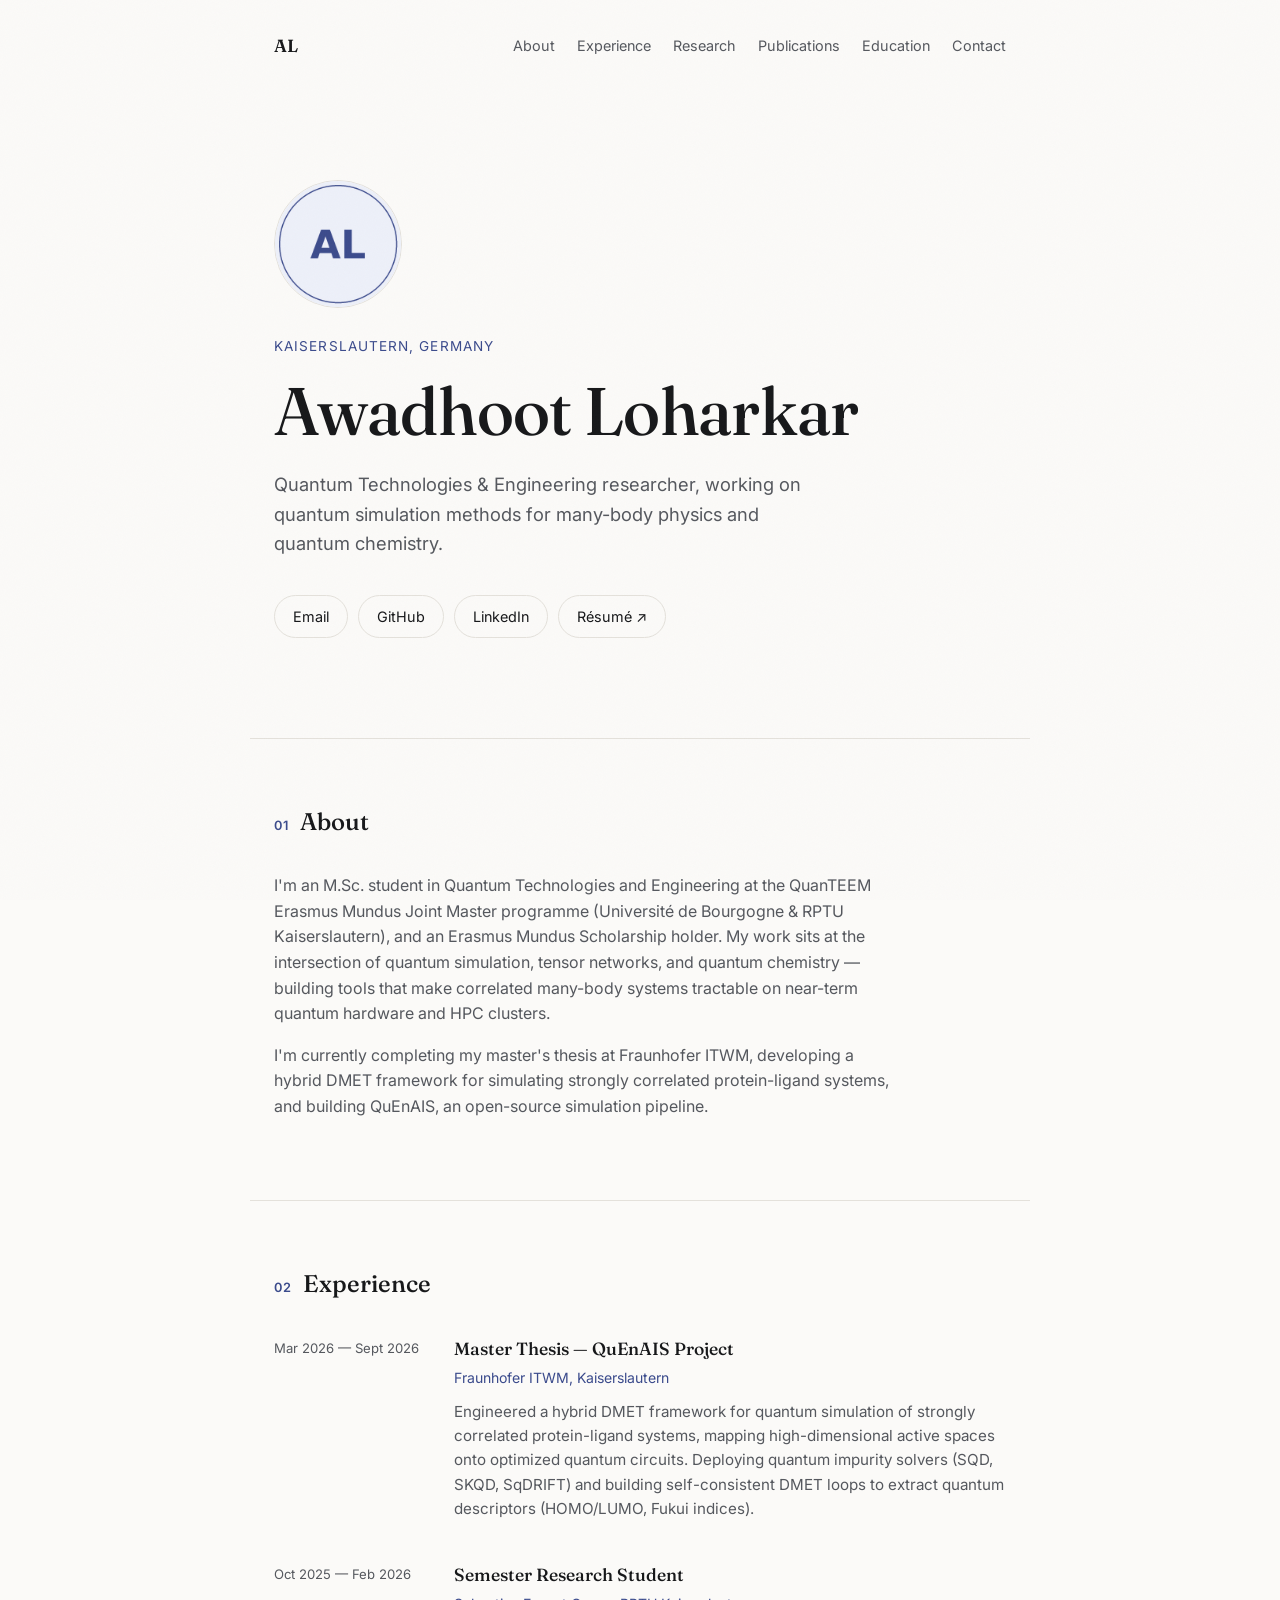
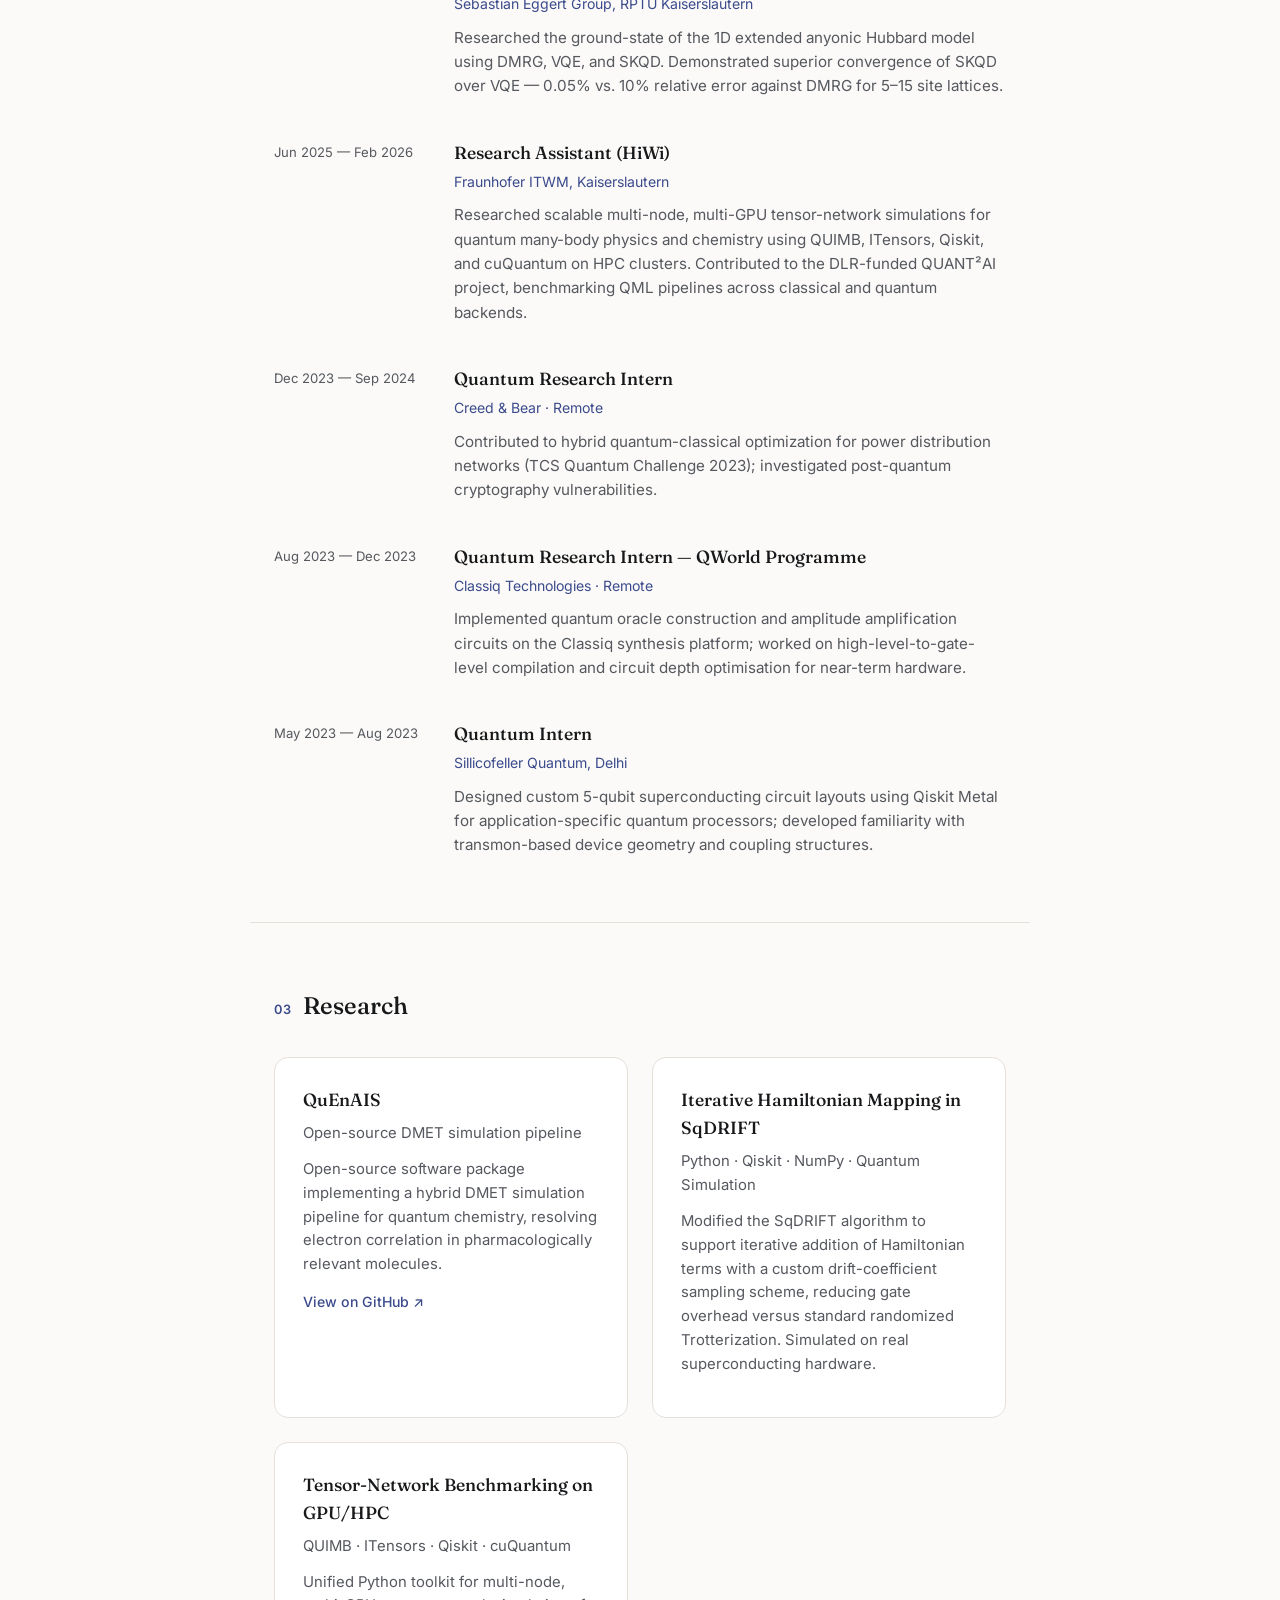
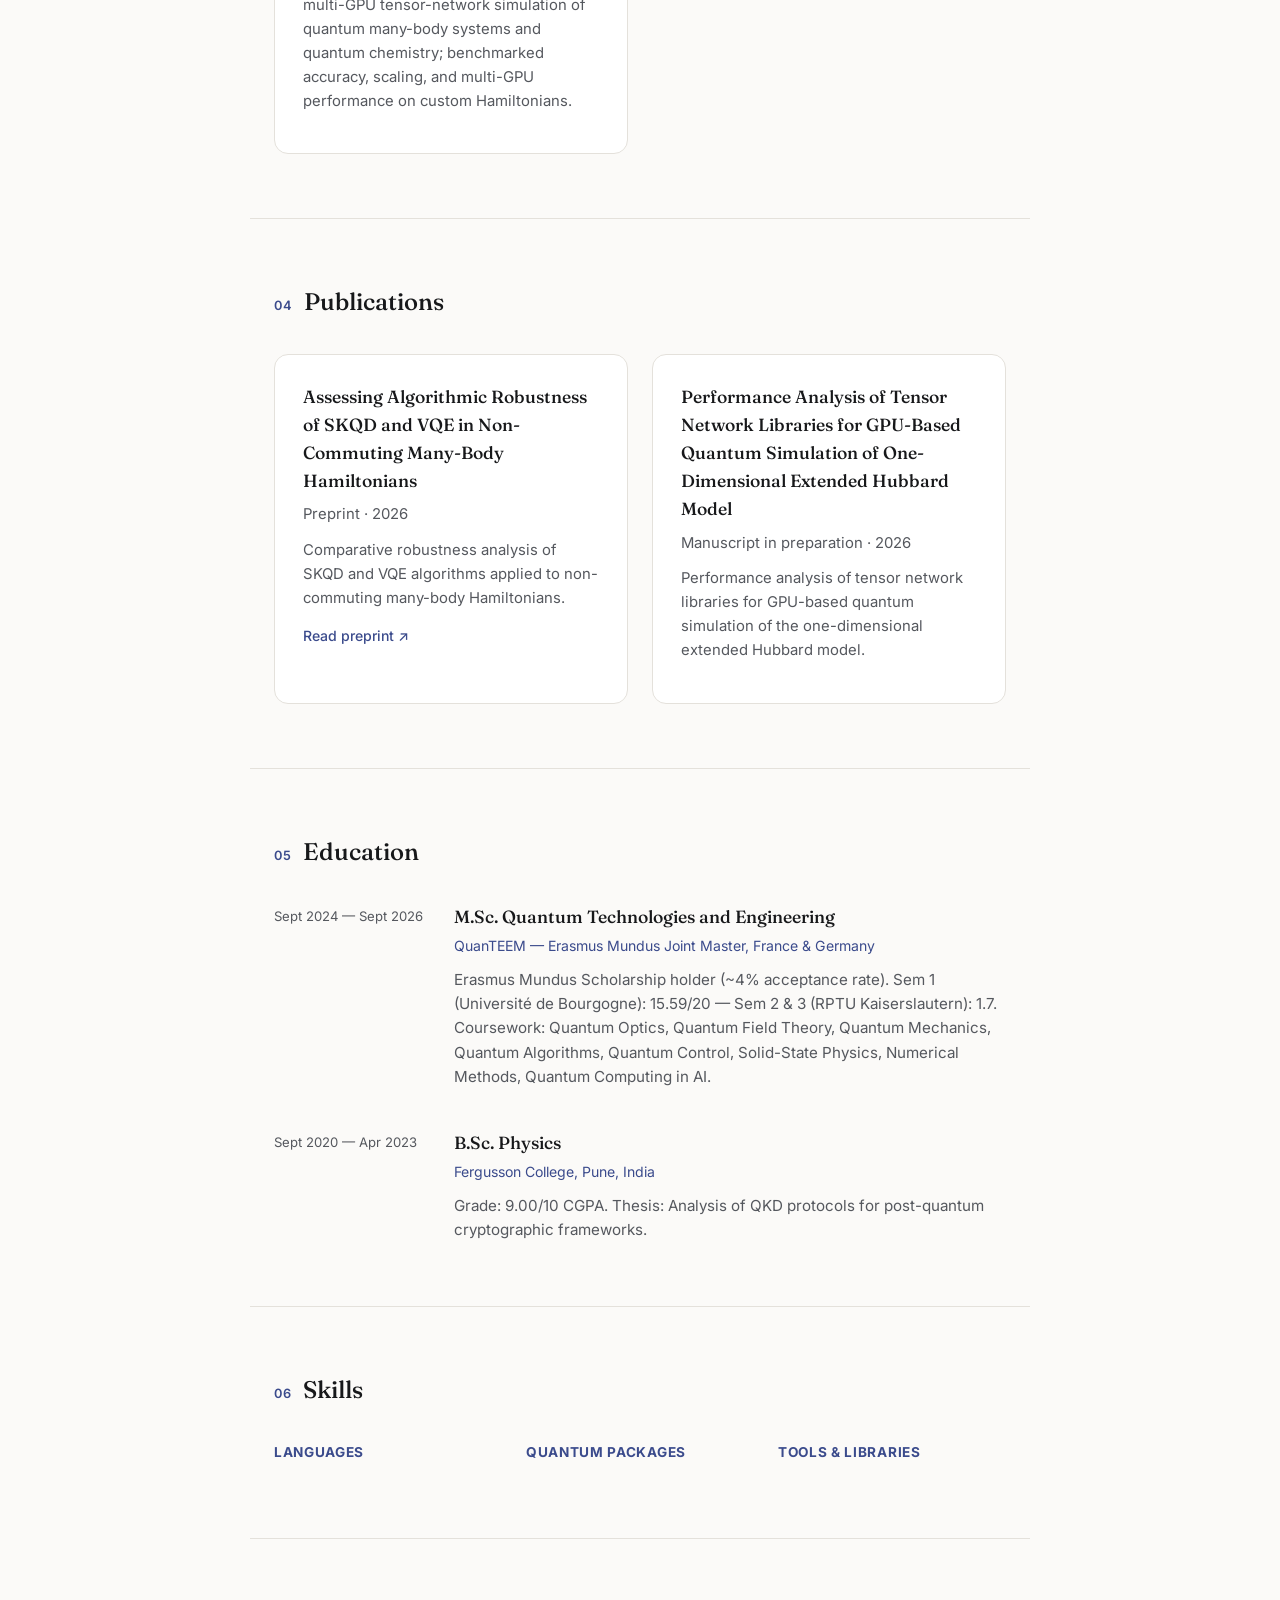
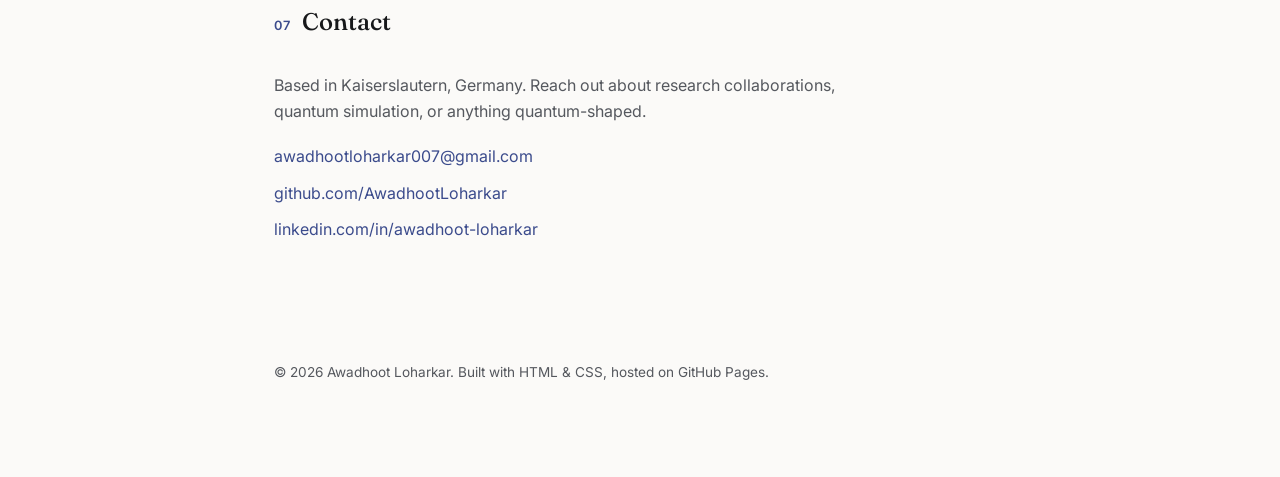
==== index.html @ f4ec5d35 "unzip folder and got a clean structure" ====
<!DOCTYPE html>
<html lang="en">
<head>
<meta charset="UTF-8">
<meta name="viewport" content="width=device-width, initial-scale=1.0">
<title>Awadhoot Loharkar</title>
<meta name="description" content="Awadhoot Loharkar — Quantum Technologies & Engineering researcher, working on quantum simulation methods for many-body physics and quantum chemistry.">
<link rel="preconnect" href="https://fonts.googleapis.com">
<link rel="preconnect" href="https://fonts.gstatic.com" crossorigin>
<link href="https://fonts.googleapis.com/css2?family=Fraunces:opsz,wght@9..144,400;9..144,500;9..144,600&family=Inter:wght@400;500;600&display=swap" rel="stylesheet">
<link rel="stylesheet" href="css/style.css">
</head>
<body>

<div class="noise"></div>

<header class="hero">
  <nav class="nav">
    <span class="nav-mark">AL</span>
    <ul class="nav-links">
      <li><a href="#about">About</a></li>
      <li><a href="#experience">Experience</a></li>
      <li><a href="#research">Research</a></li>
      <li><a href="#publications">Publications</a></li>
      <li><a href="#education">Education</a></li>
      <li><a href="#contact">Contact</a></li>
    </ul>
  </nav>

  <div class="hero-content">
    
    <img class="hero-photo" src="assets/photo.jpg" alt="Photo of Awadhoot Loharkar">
    
    <p class="eyebrow">Kaiserslautern, Germany</p>
    <h1>Awadhoot Loharkar</h1>
    <p class="role">Quantum Technologies & Engineering researcher, working on quantum simulation methods for many-body physics and quantum chemistry.</p>
    <div class="hero-links">
      <a href="mailto:awadhootloharkar007@gmail.com">Email</a>
      <a href="https://github.com/AwadhootLoharkar" target="_blank" rel="noopener">GitHub</a>
      <a href="https://linkedin.com/in/awadhoot-loharkar" target="_blank" rel="noopener">LinkedIn</a>
      <a href="assets/CV_AwadhootLoharkar.pdf" target="_blank" rel="noopener">Résumé ↗</a>
    </div>
  </div>
</header>

<main>

  <section id="about" class="section">
    <h2 class="section-title"><span>01</span> About</h2>
    <div class="section-body">
      
      <p>I'm an M.Sc. student in Quantum Technologies and Engineering at the QuanTEEM Erasmus Mundus Joint Master programme (Université de Bourgogne & RPTU Kaiserslautern), and an Erasmus Mundus Scholarship holder. My work sits at the intersection of quantum simulation, tensor networks, and quantum chemistry — building tools that make correlated many-body systems tractable on near-term quantum hardware and HPC clusters.</p>
      
      <p>I'm currently completing my master's thesis at Fraunhofer ITWM, developing a hybrid DMET framework for simulating strongly correlated protein-ligand systems, and building QuEnAIS, an open-source simulation pipeline.</p>
      
    </div>
  </section>

  <section id="experience" class="section">
    <h2 class="section-title"><span>02</span> Experience</h2>
    <div class="timeline">
      
      <article class="entry">
        <div class="entry-meta">
          <span class="entry-date">Mar 2026 — Sept 2026</span>
        </div>
        <div class="entry-body">
          <h3>Master Thesis — QuEnAIS Project</h3>
          <p class="entry-org">Fraunhofer ITWM, Kaiserslautern</p>
          <p>Engineered a hybrid DMET framework for quantum simulation of strongly correlated protein-ligand systems, mapping high-dimensional active spaces onto optimized quantum circuits. Deploying quantum impurity solvers (SQD, SKQD, SqDRIFT) and building self-consistent DMET loops to extract quantum descriptors (HOMO/LUMO, Fukui indices).</p>
        </div>
      </article>
      
      <article class="entry">
        <div class="entry-meta">
          <span class="entry-date">Oct 2025 — Feb 2026</span>
        </div>
        <div class="entry-body">
          <h3>Semester Research Student</h3>
          <p class="entry-org">Sebastian Eggert Group, RPTU Kaiserslautern</p>
          <p>Researched the ground-state of the 1D extended anyonic Hubbard model using DMRG, VQE, and SKQD. Demonstrated superior convergence of SKQD over VQE — 0.05% vs. 10% relative error against DMRG for 5–15 site lattices.</p>
        </div>
      </article>
      
      <article class="entry">
        <div class="entry-meta">
          <span class="entry-date">Jun 2025 — Feb 2026</span>
        </div>
        <div class="entry-body">
          <h3>Research Assistant (HiWi)</h3>
          <p class="entry-org">Fraunhofer ITWM, Kaiserslautern</p>
          <p>Researched scalable multi-node, multi-GPU tensor-network simulations for quantum many-body physics and chemistry using QUIMB, ITensors, Qiskit, and cuQuantum on HPC clusters. Contributed to the DLR-funded QUANT²AI project, benchmarking QML pipelines across classical and quantum backends.</p>
        </div>
      </article>
      
      <article class="entry">
        <div class="entry-meta">
          <span class="entry-date">Dec 2023 — Sep 2024</span>
        </div>
        <div class="entry-body">
          <h3>Quantum Research Intern</h3>
          <p class="entry-org">Creed & Bear · Remote</p>
          <p>Contributed to hybrid quantum-classical optimization for power distribution networks (TCS Quantum Challenge 2023); investigated post-quantum cryptography vulnerabilities.</p>
        </div>
      </article>
      
      <article class="entry">
        <div class="entry-meta">
          <span class="entry-date">Aug 2023 — Dec 2023</span>
        </div>
        <div class="entry-body">
          <h3>Quantum Research Intern — QWorld Programme</h3>
          <p class="entry-org">Classiq Technologies · Remote</p>
          <p>Implemented quantum oracle construction and amplitude amplification circuits on the Classiq synthesis platform; worked on high-level-to-gate-level compilation and circuit depth optimisation for near-term hardware.</p>
        </div>
      </article>
      
      <article class="entry">
        <div class="entry-meta">
          <span class="entry-date">May 2023 — Aug 2023</span>
        </div>
        <div class="entry-body">
          <h3>Quantum Intern</h3>
          <p class="entry-org">Sillicofeller Quantum, Delhi</p>
          <p>Designed custom 5-qubit superconducting circuit layouts using Qiskit Metal for application-specific quantum processors; developed familiarity with transmon-based device geometry and coupling structures.</p>
        </div>
      </article>
      
    </div>
  </section>

  <section id="research" class="section">
    <h2 class="section-title"><span>03</span> Research</h2>
    <div class="grid">
      
      <article class="card">
        <h3>QuEnAIS</h3>
        <p class="entry-org">Open-source DMET simulation pipeline</p>
        <p>Open-source software package implementing a hybrid DMET simulation pipeline for quantum chemistry, resolving electron correlation in pharmacologically relevant molecules.</p>
        <a href="https://github.com/AwadhootVijayLoharkar/quenais" target="_blank" rel="noopener">View on GitHub ↗</a>
      </article>
      
      <article class="card">
        <h3>Iterative Hamiltonian Mapping in SqDRIFT</h3>
        <p class="entry-org">Python · Qiskit · NumPy · Quantum Simulation</p>
        <p>Modified the SqDRIFT algorithm to support iterative addition of Hamiltonian terms with a custom drift-coefficient sampling scheme, reducing gate overhead versus standard randomized Trotterization. Simulated on real superconducting hardware.</p>
        
      </article>
      
      <article class="card">
        <h3>Tensor-Network Benchmarking on GPU/HPC</h3>
        <p class="entry-org">QUIMB · ITensors · Qiskit · cuQuantum</p>
        <p>Unified Python toolkit for multi-node, multi-GPU tensor-network simulation of quantum many-body systems and quantum chemistry; benchmarked accuracy, scaling, and multi-GPU performance on custom Hamiltonians.</p>
        
      </article>
      
    </div>
  </section>

  <section id="publications" class="section">
    <h2 class="section-title"><span>04</span> Publications</h2>
    <div class="grid">
      
      <article class="card">
        <h3>Assessing Algorithmic Robustness of SKQD and VQE in Non-Commuting Many-Body Hamiltonians</h3>
        <p class="entry-org">Preprint · 2026</p>
        <p>Comparative robustness analysis of SKQD and VQE algorithms applied to non-commuting many-body Hamiltonians.</p>
        <a href="https://doi.org/10.13140/RG.2.2.21386.63683" target="_blank" rel="noopener">Read preprint ↗</a>
      </article>
      
      <article class="card">
        <h3>Performance Analysis of Tensor Network Libraries for GPU-Based Quantum Simulation of One-Dimensional Extended Hubbard Model</h3>
        <p class="entry-org">Manuscript in preparation · 2026</p>
        <p>Performance analysis of tensor network libraries for GPU-based quantum simulation of the one-dimensional extended Hubbard model.</p>
        
      </article>
      
    </div>
  </section>

  <section id="education" class="section">
    <h2 class="section-title"><span>05</span> Education</h2>
    <div class="timeline">
      
      <article class="entry">
        <div class="entry-meta">
          <span class="entry-date">Sept 2024 — Sept 2026</span>
        </div>
        <div class="entry-body">
          <h3>M.Sc. Quantum Technologies and Engineering</h3>
          <p class="entry-org">QuanTEEM — Erasmus Mundus Joint Master, France & Germany</p>
          <p>Erasmus Mundus Scholarship holder (~4% acceptance rate). Sem 1 (Université de Bourgogne): 15.59/20 — Sem 2 & 3 (RPTU Kaiserslautern): 1.7. Coursework: Quantum Optics, Quantum Field Theory, Quantum Mechanics, Quantum Algorithms, Quantum Control, Solid-State Physics, Numerical Methods, Quantum Computing in AI.</p>
        </div>
      </article>
      
      <article class="entry">
        <div class="entry-meta">
          <span class="entry-date">Sept 2020 — Apr 2023</span>
        </div>
        <div class="entry-body">
          <h3>B.Sc. Physics</h3>
          <p class="entry-org">Fergusson College, Pune, India</p>
          <p>Grade: 9.00/10 CGPA. Thesis: Analysis of QKD protocols for post-quantum cryptographic frameworks.</p>
        </div>
      </article>
      
    </div>
  </section>

  <section class="section">
    <h2 class="section-title"><span>06</span> Skills</h2>
    <div class="skills">
      
      <div class="skill-group">
        <h4>Languages</h4>
        <p><built-in method items of dict object at 0x783a24f55a40></p>
      </div>
      
      <div class="skill-group">
        <h4>Quantum Packages</h4>
        <p><built-in method items of dict object at 0x783a24f55a80></p>
      </div>
      
      <div class="skill-group">
        <h4>Tools & Libraries</h4>
        <p><built-in method items of dict object at 0x783a24f55ac0></p>
      </div>
      
    </div>
  </section>

  <section id="contact" class="section contact-section">
    <h2 class="section-title"><span>07</span> Contact</h2>
    <div class="section-body">
      <p>Based in Kaiserslautern, Germany. Reach out about research collaborations, quantum simulation, or anything quantum-shaped.</p>
      <div class="contact-links">
        <a href="mailto:awadhootloharkar007@gmail.com">awadhootloharkar007@gmail.com</a>
        <a href="https://github.com/AwadhootLoharkar" target="_blank" rel="noopener">github.com/AwadhootLoharkar</a>
        <a href="https://linkedin.com/in/awadhoot-loharkar" target="_blank" rel="noopener">linkedin.com/in/awadhoot-loharkar</a>
      </div>
    </div>
  </section>

</main>

<footer class="footer">
  <p>&copy; <span id="year"></span> Awadhoot Loharkar. Built with HTML &amp; CSS, hosted on GitHub Pages.</p>
</footer>

<script>
  document.getElementById('year').textContent = new Date().getFullYear();
</script>
</body>
</html>
---- css/style.css ----
:root {
  --bg: #fbfaf8;
  --ink: #17181a;
  --ink-soft: #55585e;
  --line: #e4e1db;
  --accent: #3b4b8c;
  --accent-soft: #eef0f9;
  --serif: 'Fraunces', Georgia, serif;
  --sans: 'Inter', -apple-system, BlinkMacSystemFont, 'Segoe UI', sans-serif;
  --max: 780px;
}

* { box-sizing: border-box; }

html { scroll-behavior: smooth; }

body {
  margin: 0;
  background: var(--bg);
  color: var(--ink);
  font-family: var(--sans);
  font-size: 16px;
  line-height: 1.6;
  -webkit-font-smoothing: antialiased;
}

a {
  color: var(--accent);
  text-decoration: none;
  border-bottom: 1px solid transparent;
  transition: border-color .15s ease, opacity .15s ease;
}
a:hover { border-color: var(--accent); }

.noise {
  position: fixed;
  inset: 0;
  pointer-events: none;
  opacity: .025;
  background-image: url("data:image/svg+xml,%3Csvg xmlns='http://www.w3.org/2000/svg' width='120' height='120'%3E%3Cfilter id='n'%3E%3CfeTurbulence type='fractalNoise' baseFrequency='0.9' numOctaves='2' stitchTiles='stitch'/%3E%3C/filter%3E%3Crect width='100%25' height='100%25' filter='url(%23n)'/%3E%3C/svg%3E");
  z-index: 1000;
}

/* Nav */
.nav {
  max-width: var(--max);
  margin: 0 auto;
  padding: 32px 24px 0;
  display: flex;
  align-items: center;
  justify-content: space-between;
}

.nav-mark {
  font-family: var(--serif);
  font-weight: 600;
  font-size: 1.1rem;
  letter-spacing: .02em;
}

.nav-links {
  list-style: none;
  display: flex;
  gap: 22px;
  margin: 0;
  padding: 0;
}

.nav-links a {
  font-size: .9rem;
  color: var(--ink-soft);
  border-bottom: none;
}
.nav-links a:hover { color: var(--ink); }

/* Hero */
.hero-content {
  max-width: var(--max);
  margin: 0 auto;
  padding: 120px 24px 100px;
}

.eyebrow {
  font-size: .85rem;
  letter-spacing: .08em;
  text-transform: uppercase;
  color: var(--accent);
  margin: 0 0 18px;
}

.hero h1 {
  font-family: var(--serif);
  font-weight: 500;
  font-size: clamp(2.6rem, 6vw, 4.2rem);
  line-height: 1.05;
  margin: 0 0 24px;
  letter-spacing: -.01em;
}

.role {
  font-size: 1.15rem;
  color: var(--ink-soft);
  max-width: 560px;
  margin: 0 0 36px;
}

.hero-links {
  display: flex;
  flex-wrap: wrap;
  gap: 10px;
}

.hero-links a {
  border: 1px solid var(--line);
  padding: 9px 18px;
  border-radius: 999px;
  font-size: .9rem;
  color: var(--ink);
}
.hero-links a:hover {
  background: var(--ink);
  color: var(--bg);
  border-color: var(--ink);
}

/* Sections */
.section {
  max-width: var(--max);
  margin: 0 auto;
  padding: 64px 24px;
  border-top: 1px solid var(--line);
}

.section-title {
  font-family: var(--serif);
  font-weight: 500;
  font-size: 1.5rem;
  margin: 0 0 32px;
  display: flex;
  align-items: baseline;
  gap: 12px;
}

.section-title span {
  font-family: var(--sans);
  font-size: .8rem;
  color: var(--accent);
  font-weight: 600;
  letter-spacing: .05em;
}

.section-body p {
  color: var(--ink-soft);
  max-width: 620px;
}
.section-body p + p { margin-top: 16px; }

/* Timeline */
.timeline {
  display: flex;
  flex-direction: column;
  gap: 40px;
}

.entry {
  display: grid;
  grid-template-columns: 160px 1fr;
  gap: 20px;
}

.entry-date {
  font-size: .82rem;
  color: var(--ink-soft);
  white-space: nowrap;
}

.entry-body h3 {
  font-family: var(--serif);
  font-weight: 500;
  font-size: 1.1rem;
  margin: 0 0 4px;
}

.entry-org {
  font-size: .88rem;
  color: var(--accent);
  margin: 0 0 10px;
}

.entry-body p:not(.entry-org) {
  color: var(--ink-soft);
  font-size: .95rem;
  max-width: 560px;
  margin: 0;
}

/* Grid / cards */
.grid {
  display: grid;
  grid-template-columns: 1fr 1fr;
  gap: 24px;
}

.card {
  border: 1px solid var(--line);
  border-radius: 14px;
  padding: 28px;
  background: #fff;
}

.card h3 {
  font-family: var(--serif);
  font-weight: 500;
  font-size: 1.1rem;
  margin: 0 0 8px;
}

.card p {
  color: var(--ink-soft);
  font-size: .93rem;
  margin: 0 0 12px;
}

.card a {
  font-size: .88rem;
  font-weight: 500;
}

/* Skills */
.skills {
  display: grid;
  grid-template-columns: repeat(3, 1fr);
  gap: 24px;
}

.skill-group h4 {
  font-size: .85rem;
  text-transform: uppercase;
  letter-spacing: .05em;
  color: var(--accent);
  margin: 0 0 10px;
}

.skill-group p {
  color: var(--ink-soft);
  font-size: .93rem;
  margin: 0;
}

/* Contact */
.contact-links {
  display: flex;
  flex-direction: column;
  gap: 10px;
  margin-top: 20px;
}

.contact-links a {
  font-size: 1rem;
  width: fit-content;
}

/* Footer */
.footer {
  max-width: var(--max);
  margin: 0 auto;
  padding: 40px 24px 80px;
  color: var(--ink-soft);
  font-size: .85rem;
}

/* Responsive */
@media (max-width: 640px) {
  .entry { grid-template-columns: 1fr; gap: 6px; }
  .grid { grid-template-columns: 1fr; }
  .skills { grid-template-columns: 1fr; }
  .nav-links { gap: 14px; }
  .hero-content { padding: 90px 24px 70px; }
}

/* Hero photo */
.hero-photo {
  width: 128px;
  height: 128px;
  border-radius: 50%;
  object-fit: cover;
  border: 1px solid var(--line);
  margin-bottom: 28px;
  display: block;
}

@media (max-width: 640px) {
  .hero-photo { width: 96px; height: 96px; margin-bottom: 20px; }
}
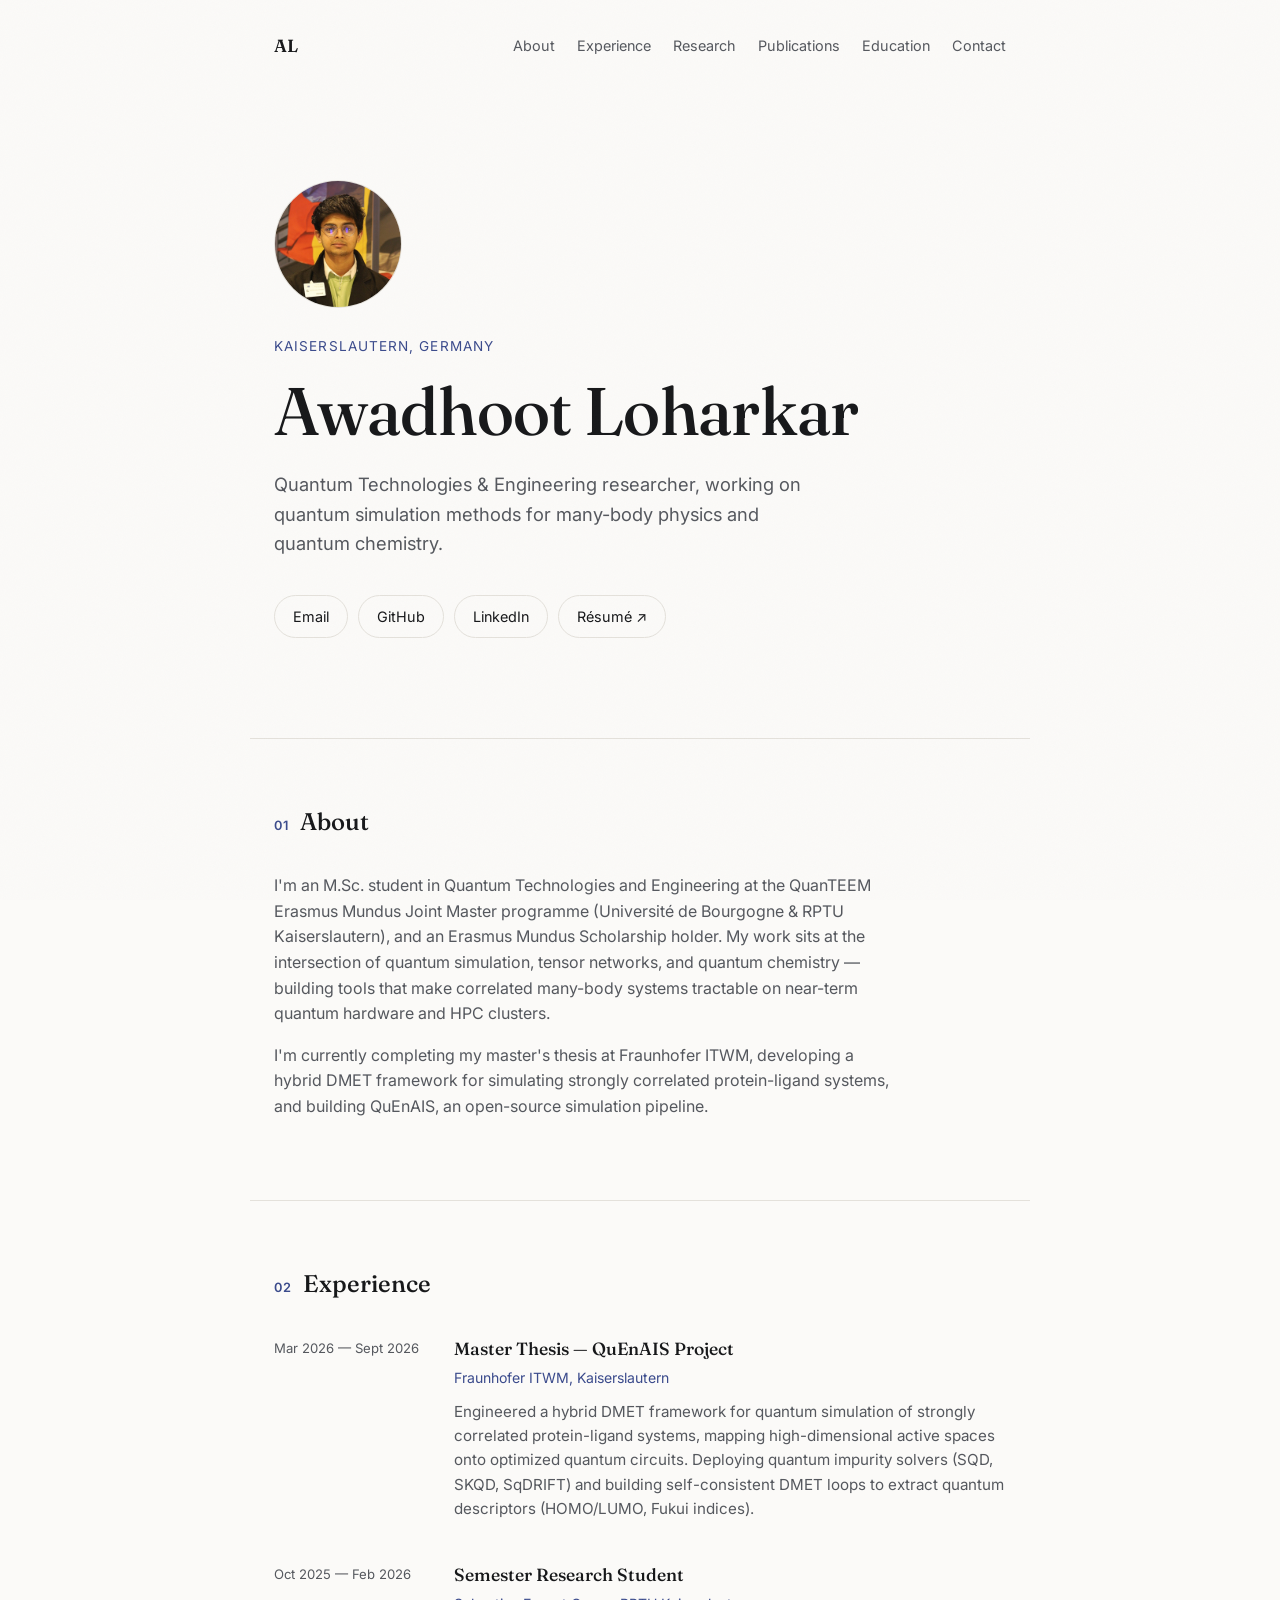
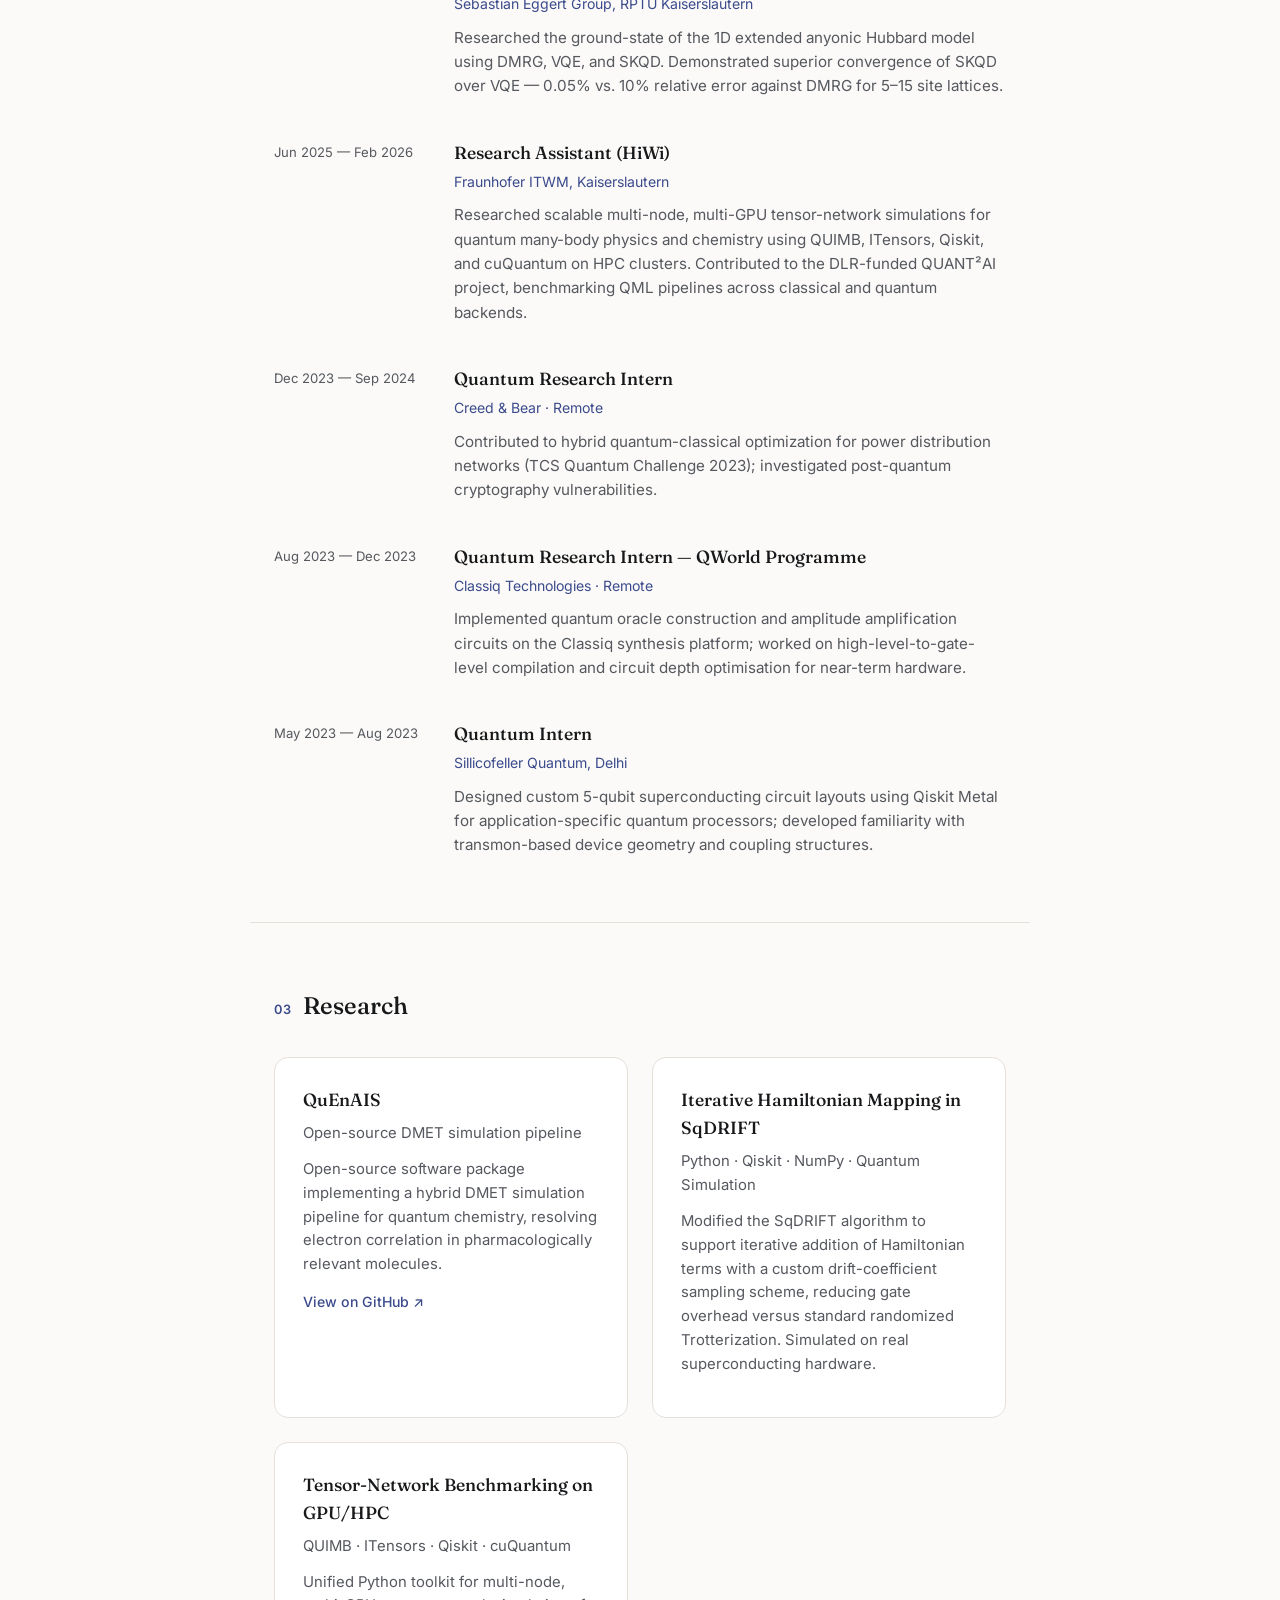
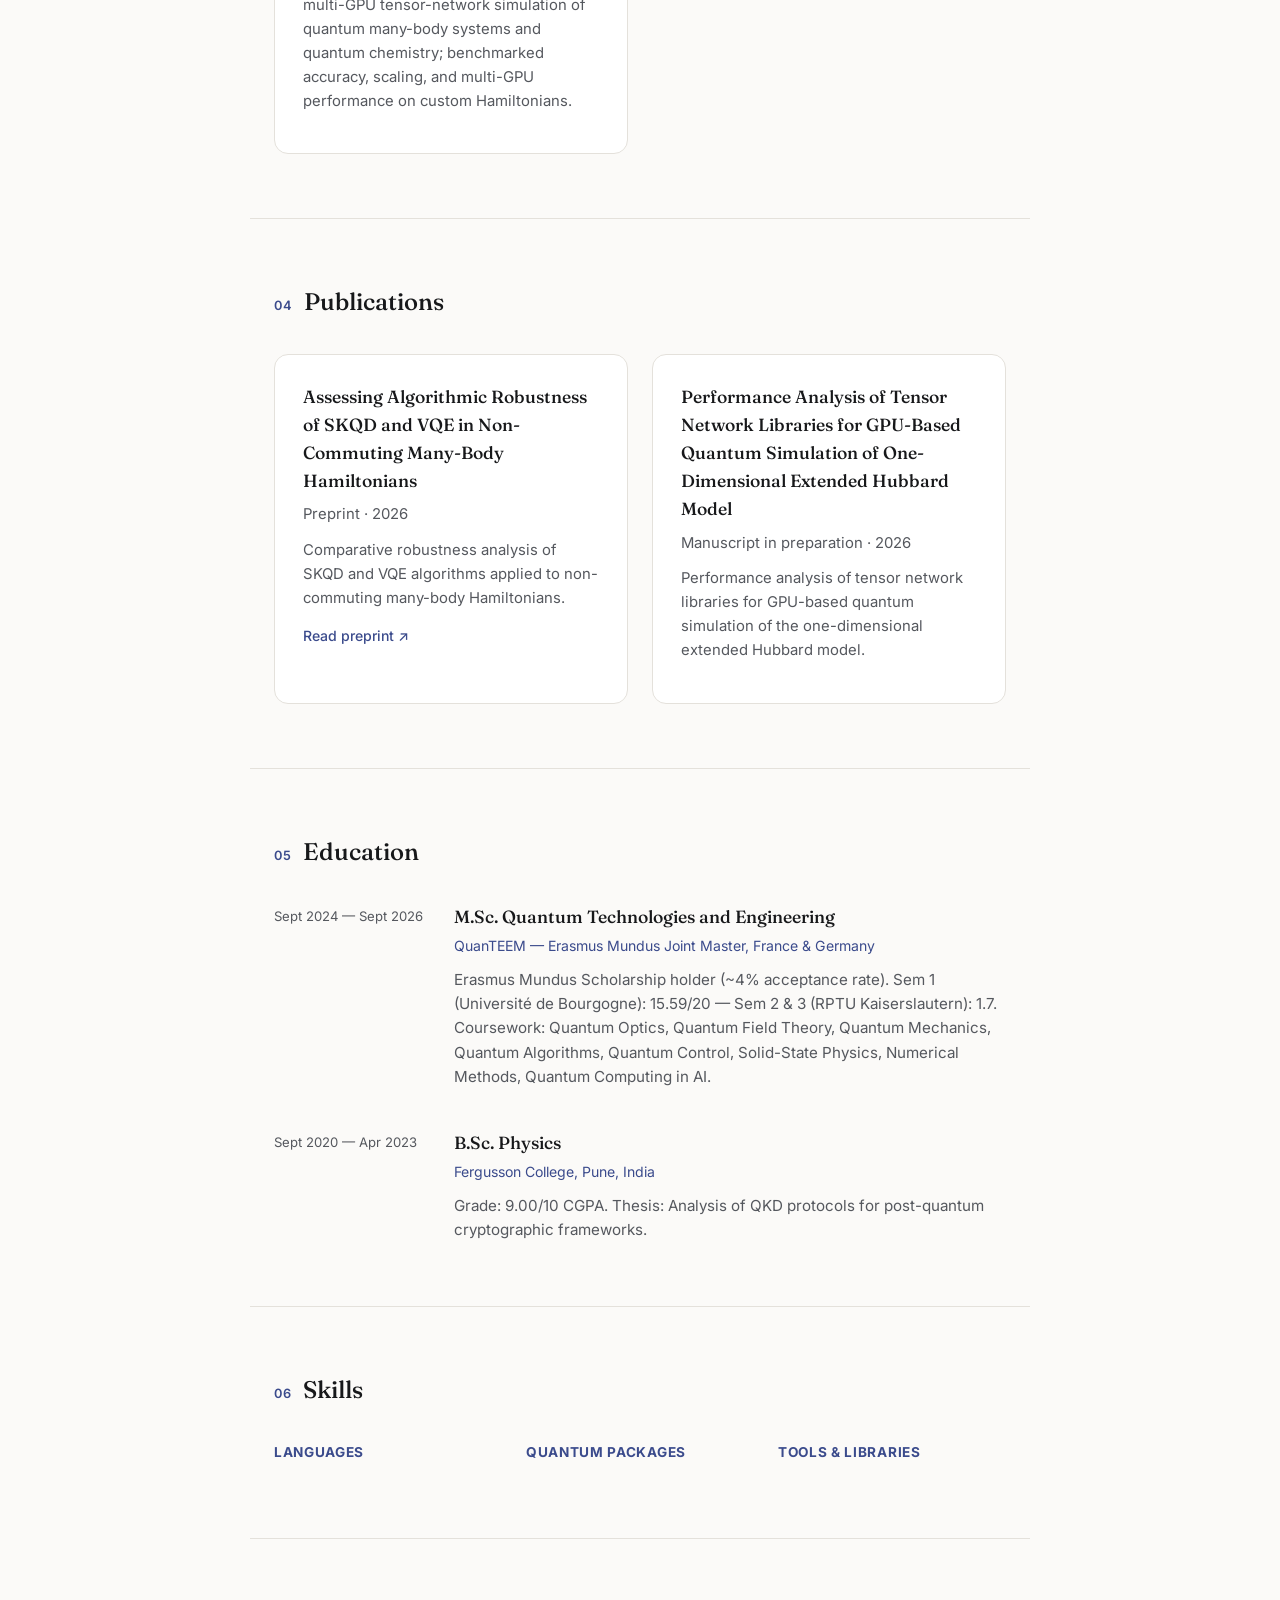
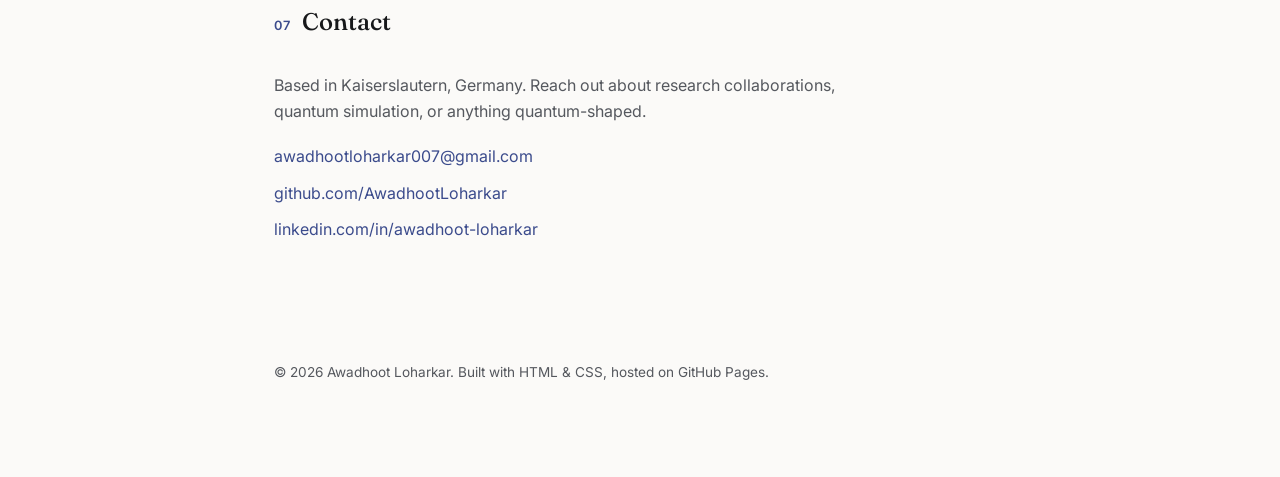
==== commit 4cddca5a: "Add photo" ====
--- a/index.html
+++ b/index.html
@@ -213,17 +213,17 @@
       
       <div class="skill-group">
         <h4>Languages</h4>
-        <p><built-in method items of dict object at 0x783a24f55a40></p>
+        <p><built-in method items of dict object at 0x7bf184d75580></p>
       </div>
       
       <div class="skill-group">
         <h4>Quantum Packages</h4>
-        <p><built-in method items of dict object at 0x783a24f55a80></p>
+        <p><built-in method items of dict object at 0x7bf184d755c0></p>
       </div>
       
       <div class="skill-group">
         <h4>Tools & Libraries</h4>
-        <p><built-in method items of dict object at 0x783a24f55ac0></p>
+        <p><built-in method items of dict object at 0x7bf184d75600></p>
       </div>
       
     </div>
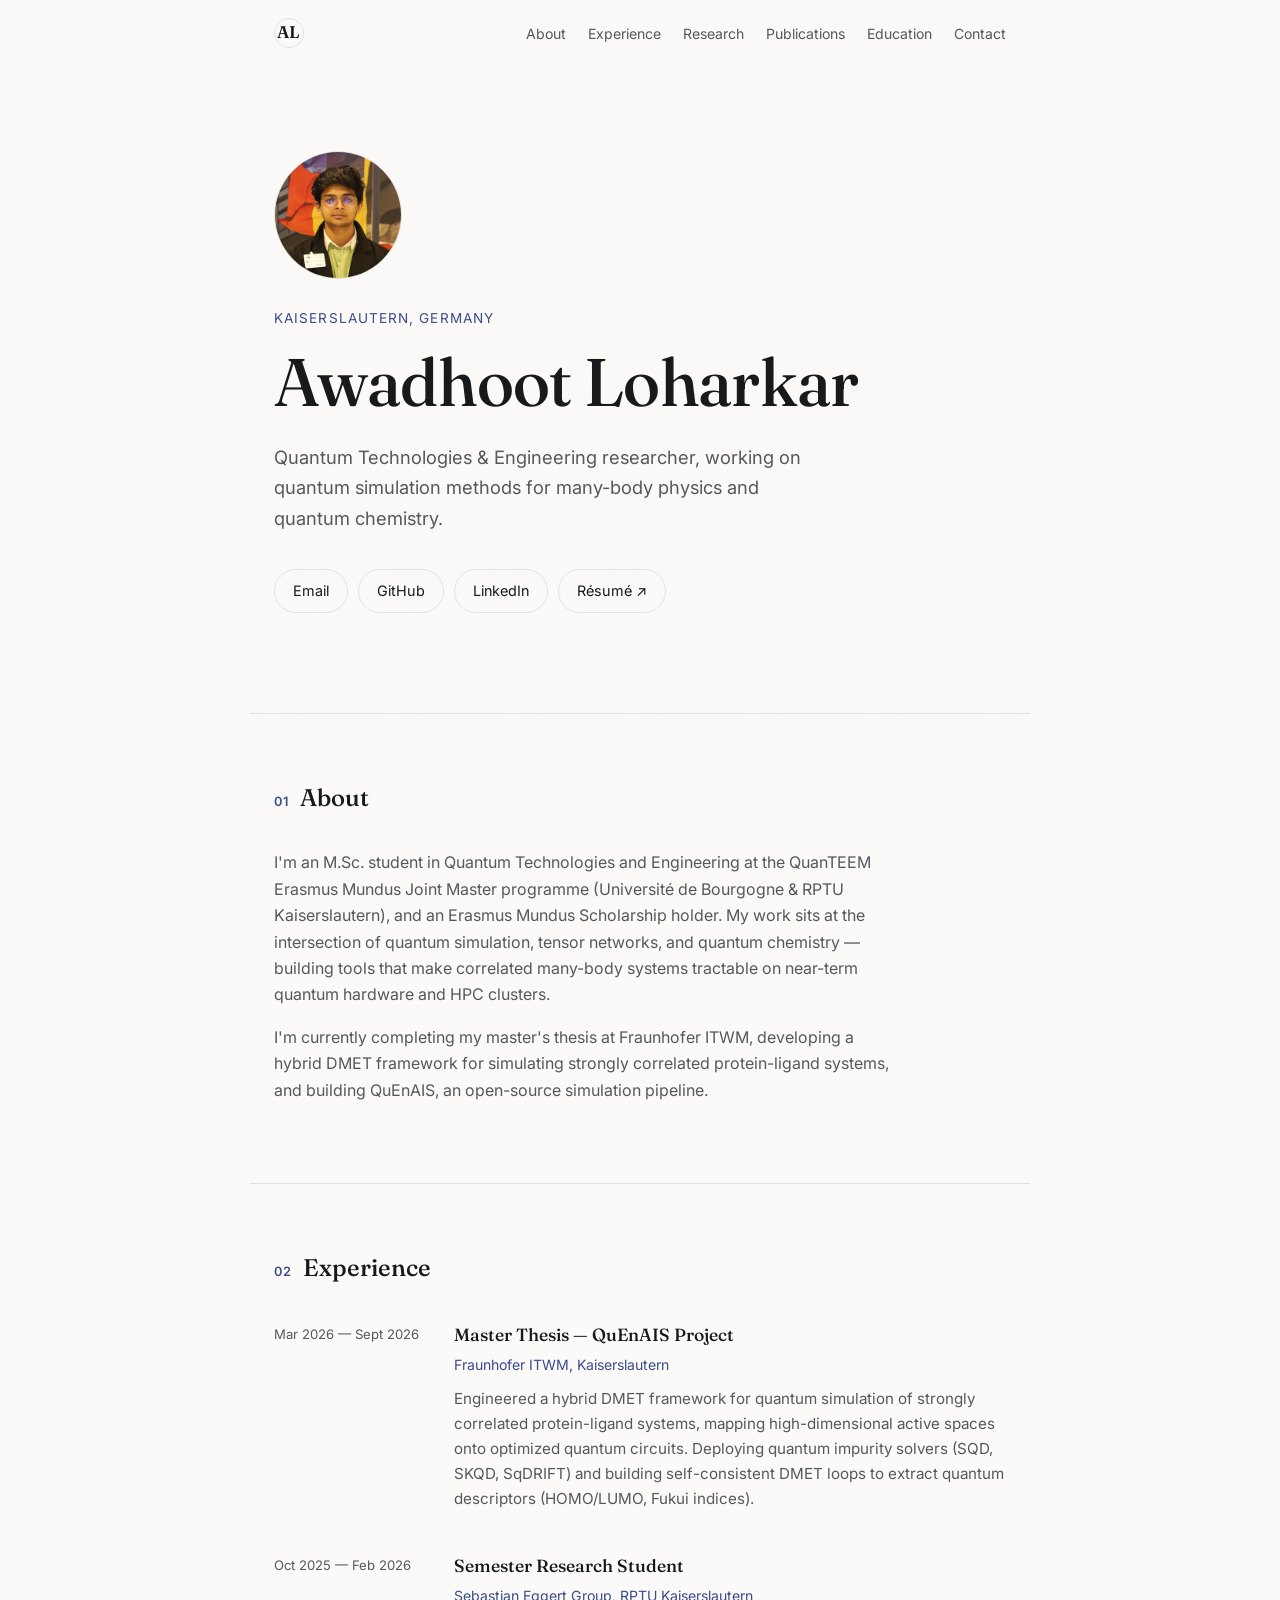
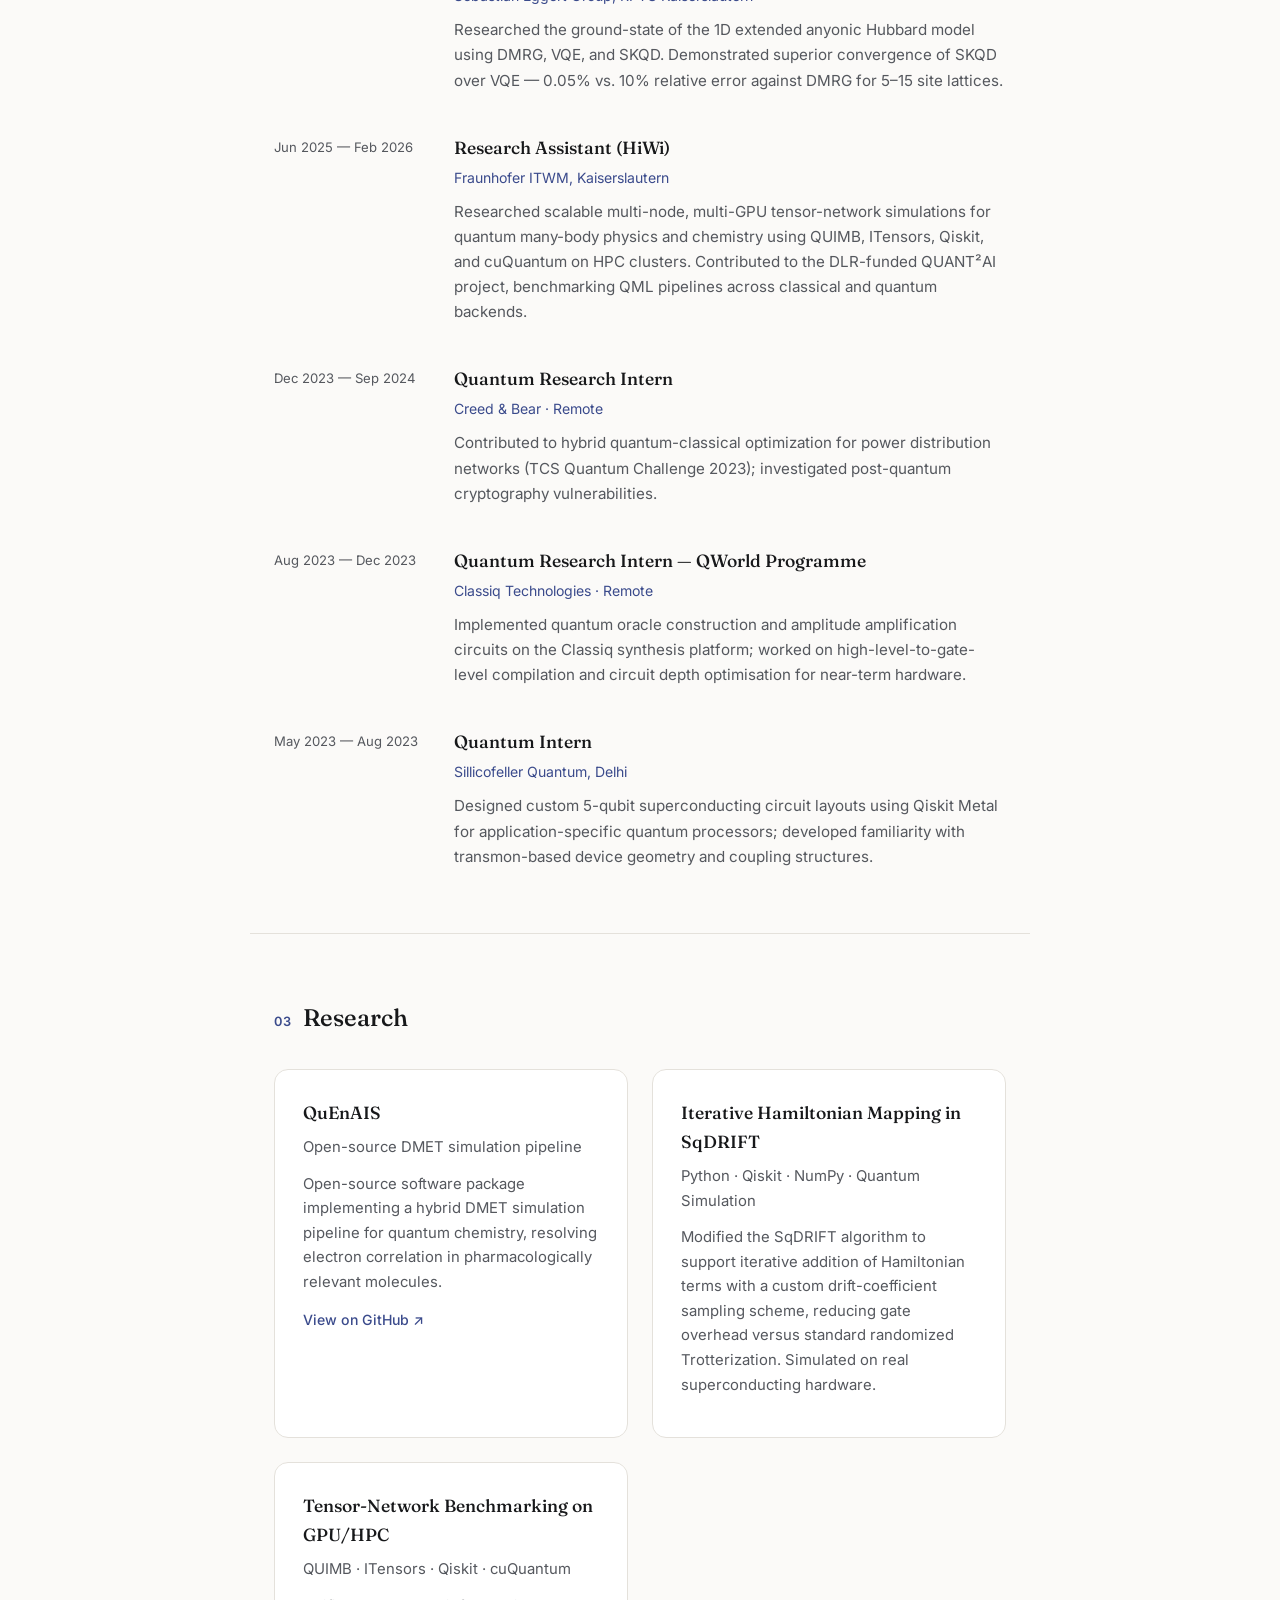
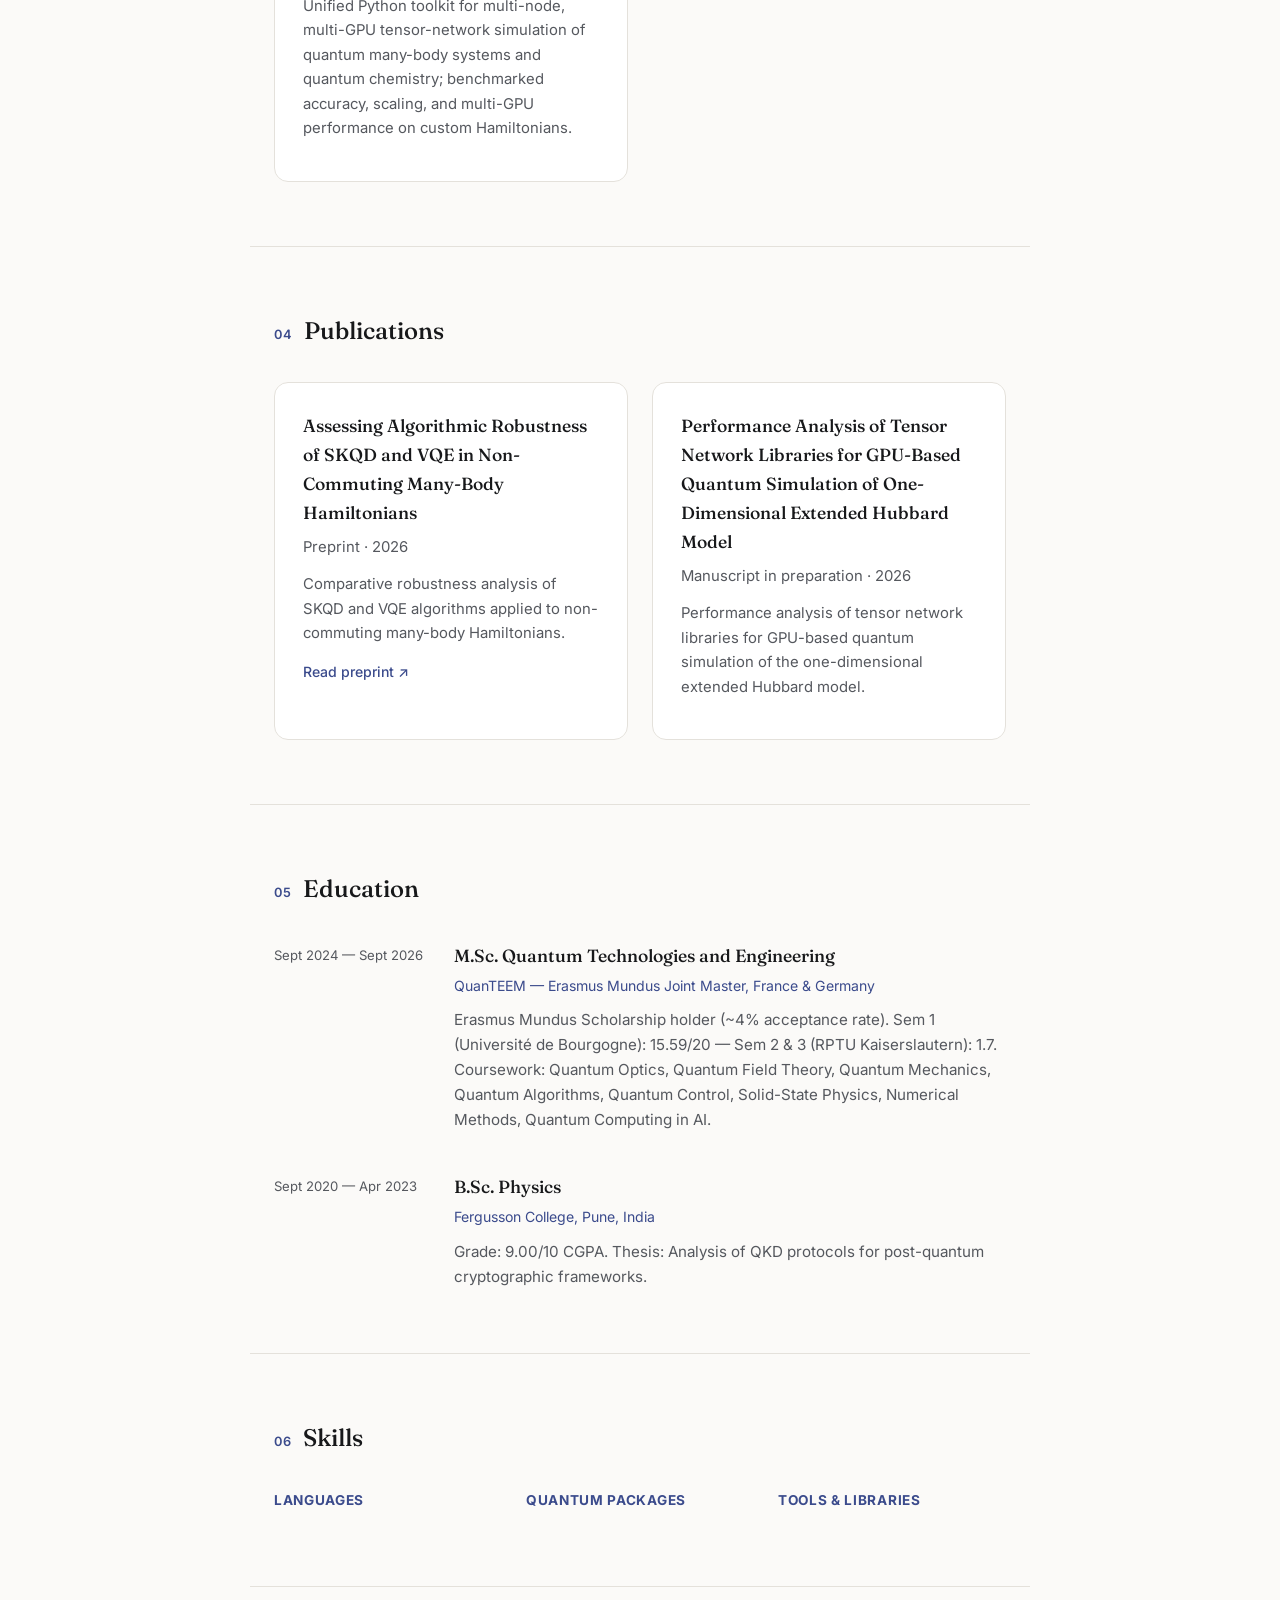
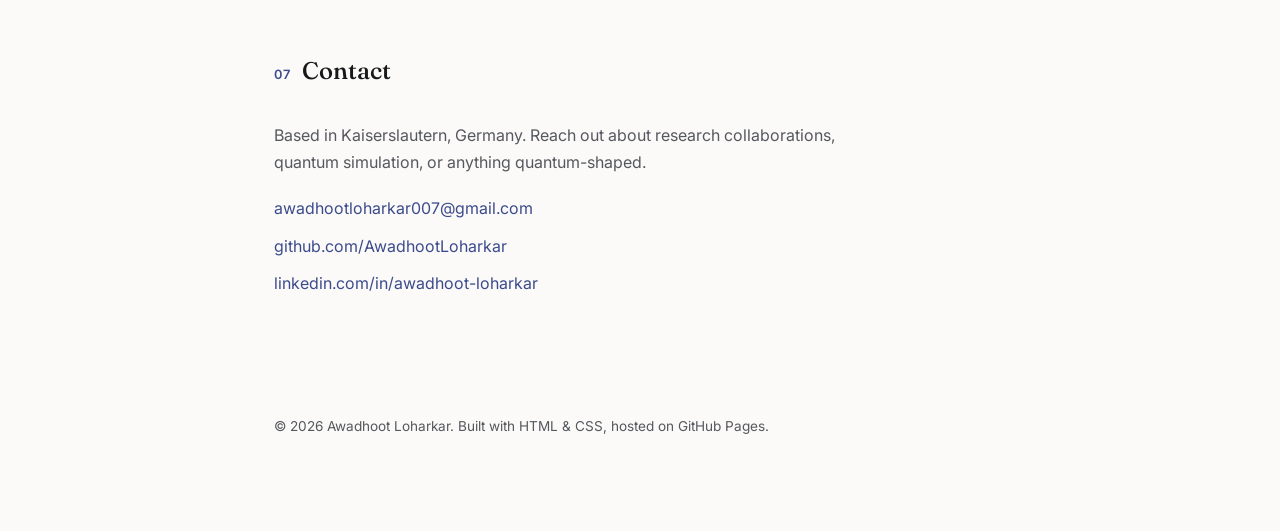
==== commit 0f73c30b: "Polish: sticky nav, scroll reveal, hover states, favicon" ====
--- a/index.html
+++ b/index.html
@@ -5,6 +5,11 @@
 <meta name="viewport" content="width=device-width, initial-scale=1.0">
 <title>Awadhoot Loharkar</title>
 <meta name="description" content="Awadhoot Loharkar — Quantum Technologies & Engineering researcher, working on quantum simulation methods for many-body physics and quantum chemistry.">
+<meta property="og:title" content="Awadhoot Loharkar">
+<meta property="og:description" content="Quantum Technologies & Engineering researcher, working on quantum simulation methods for many-body physics and quantum chemistry.">
+<meta property="og:type" content="website">
+<meta name="twitter:card" content="summary">
+<link rel="icon" href="data:image/svg+xml,<svg xmlns=%22http://www.w3.org/2000/svg%22 viewBox=%220 0 100 100%22><rect width=%22100%22 height=%22100%22 rx=%2220%22 fill=%22%233b4b8c%22/><text x=%2250%22 y=%2268%22 font-size=%2258%22 font-family=%22Georgia,serif%22 fill=%22white%22 text-anchor=%22middle%22>AL</text></svg>">
 <link rel="preconnect" href="https://fonts.googleapis.com">
 <link rel="preconnect" href="https://fonts.gstatic.com" crossorigin>
 <link href="https://fonts.googleapis.com/css2?family=Fraunces:opsz,wght@9..144,400;9..144,500;9..144,600&family=Inter:wght@400;500;600&display=swap" rel="stylesheet">
@@ -14,19 +19,19 @@
 
 <div class="noise"></div>
 
+<nav class="nav">
+  <span class="nav-mark">AL</span>
+  <ul class="nav-links">
+    <li><a href="#about">About</a></li>
+    <li><a href="#experience">Experience</a></li>
+    <li><a href="#research">Research</a></li>
+    <li><a href="#publications">Publications</a></li>
+    <li><a href="#education">Education</a></li>
+    <li><a href="#contact">Contact</a></li>
+  </ul>
+</nav>
+
 <header class="hero">
-  <nav class="nav">
-    <span class="nav-mark">AL</span>
-    <ul class="nav-links">
-      <li><a href="#about">About</a></li>
-      <li><a href="#experience">Experience</a></li>
-      <li><a href="#research">Research</a></li>
-      <li><a href="#publications">Publications</a></li>
-      <li><a href="#education">Education</a></li>
-      <li><a href="#contact">Contact</a></li>
-    </ul>
-  </nav>
-
   <div class="hero-content">
     
     <img class="hero-photo" src="assets/photo.jpg" alt="Photo of Awadhoot Loharkar">
@@ -45,7 +50,7 @@
 
 <main>
 
-  <section id="about" class="section">
+  <section id="about" class="section reveal">
     <h2 class="section-title"><span>01</span> About</h2>
     <div class="section-body">
       
@@ -56,7 +61,7 @@
     </div>
   </section>
 
-  <section id="experience" class="section">
+  <section id="experience" class="section reveal">
     <h2 class="section-title"><span>02</span> Experience</h2>
     <div class="timeline">
       
@@ -129,7 +134,7 @@
     </div>
   </section>
 
-  <section id="research" class="section">
+  <section id="research" class="section reveal">
     <h2 class="section-title"><span>03</span> Research</h2>
     <div class="grid">
       
@@ -157,7 +162,7 @@
     </div>
   </section>
 
-  <section id="publications" class="section">
+  <section id="publications" class="section reveal">
     <h2 class="section-title"><span>04</span> Publications</h2>
     <div class="grid">
       
@@ -178,7 +183,7 @@
     </div>
   </section>
 
-  <section id="education" class="section">
+  <section id="education" class="section reveal">
     <h2 class="section-title"><span>05</span> Education</h2>
     <div class="timeline">
       
@@ -207,29 +212,29 @@
     </div>
   </section>
 
-  <section class="section">
+  <section class="section reveal">
     <h2 class="section-title"><span>06</span> Skills</h2>
     <div class="skills">
       
       <div class="skill-group">
         <h4>Languages</h4>
-        <p><built-in method items of dict object at 0x7bf184d75580></p>
+        <p><built-in method items of dict object at 0x73e3c7b2ed80></p>
       </div>
       
       <div class="skill-group">
         <h4>Quantum Packages</h4>
-        <p><built-in method items of dict object at 0x7bf184d755c0></p>
+        <p><built-in method items of dict object at 0x73e3c7b2edc0></p>
       </div>
       
       <div class="skill-group">
         <h4>Tools & Libraries</h4>
-        <p><built-in method items of dict object at 0x7bf184d75600></p>
-      </div>
-      
-    </div>
-  </section>
-
-  <section id="contact" class="section contact-section">
+        <p><built-in method items of dict object at 0x73e3c7b2ee00></p>
+      </div>
+      
+    </div>
+  </section>
+
+  <section id="contact" class="section contact-section reveal">
     <h2 class="section-title"><span>07</span> Contact</h2>
     <div class="section-body">
       <p>Based in Kaiserslautern, Germany. Reach out about research collaborations, quantum simulation, or anything quantum-shaped.</p>
@@ -249,6 +254,22 @@
 
 <script>
   document.getElementById('year').textContent = new Date().getFullYear();
+
+  // Gentle fade-in as sections enter the viewport. No-op (sections just show)
+  // if IntersectionObserver isn't supported.
+  if ('IntersectionObserver' in window) {
+    const io = new IntersectionObserver((entries) => {
+      entries.forEach((entry) => {
+        if (entry.isIntersecting) {
+          entry.target.classList.add('in-view');
+          io.unobserve(entry.target);
+        }
+      });
+    }, { threshold: 0.1, rootMargin: '0px 0px -60px 0px' });
+    document.querySelectorAll('.reveal').forEach((el) => io.observe(el));
+  } else {
+    document.querySelectorAll('.reveal').forEach((el) => el.classList.add('in-view'));
+  }
 </script>
 </body>
 </html>
--- a/css/style.css
+++ b/css/style.css
@@ -20,7 +20,7 @@
   color: var(--ink);
   font-family: var(--sans);
   font-size: 16px;
-  line-height: 1.6;
+  line-height: 1.65;
   -webkit-font-smoothing: antialiased;
 }
 
@@ -36,26 +36,41 @@
   position: fixed;
   inset: 0;
   pointer-events: none;
-  opacity: .025;
+  opacity: .02;
   background-image: url("data:image/svg+xml,%3Csvg xmlns='http://www.w3.org/2000/svg' width='120' height='120'%3E%3Cfilter id='n'%3E%3CfeTurbulence type='fractalNoise' baseFrequency='0.9' numOctaves='2' stitchTiles='stitch'/%3E%3C/filter%3E%3Crect width='100%25' height='100%25' filter='url(%23n)'/%3E%3C/svg%3E");
   z-index: 1000;
 }
 
-/* Nav */
+/* Nav — sticky, understated, a hairline that only shows once you scroll */
 .nav {
+  position: sticky;
+  top: 0;
+  z-index: 100;
   max-width: var(--max);
   margin: 0 auto;
-  padding: 32px 24px 0;
+  padding: 18px 24px;
   display: flex;
   align-items: center;
   justify-content: space-between;
+  background: color-mix(in srgb, var(--bg) 88%, transparent);
+  backdrop-filter: blur(8px);
+  -webkit-backdrop-filter: blur(8px);
+  border-bottom: 1px solid transparent;
+  transition: border-color .2s ease;
 }
 
 .nav-mark {
   font-family: var(--serif);
   font-weight: 600;
-  font-size: 1.1rem;
+  font-size: 1.05rem;
   letter-spacing: .02em;
+  width: 30px;
+  height: 30px;
+  display: inline-flex;
+  align-items: center;
+  justify-content: center;
+  border: 1px solid var(--line);
+  border-radius: 50%;
 }
 
 .nav-links {
@@ -67,17 +82,30 @@
 }
 
 .nav-links a {
-  font-size: .9rem;
+  font-size: .88rem;
   color: var(--ink-soft);
   border-bottom: none;
+  position: relative;
+}
+.nav-links a::after {
+  content: "";
+  position: absolute;
+  left: 0; right: 0; bottom: -4px;
+  height: 1px;
+  background: var(--accent);
+  transform: scaleX(0);
+  transform-origin: left;
+  transition: transform .2s ease;
 }
 .nav-links a:hover { color: var(--ink); }
+.nav-links a:hover::after { transform: scaleX(1); }
 
 /* Hero */
 .hero-content {
   max-width: var(--max);
   margin: 0 auto;
-  padding: 120px 24px 100px;
+  padding: 84px 24px 100px;
+  animation: fade-up .6s ease both;
 }
 
 .eyebrow {
@@ -116,6 +144,7 @@
   border-radius: 999px;
   font-size: .9rem;
   color: var(--ink);
+  transition: background .15s ease, color .15s ease, border-color .15s ease;
 }
 .hero-links a:hover {
   background: var(--ink);
@@ -131,6 +160,19 @@
   border-top: 1px solid var(--line);
 }
 
+.reveal {
+  opacity: 0;
+  transform: translateY(14px);
+  transition: opacity .6s ease, transform .6s ease;
+}
+.reveal.in-view {
+  opacity: 1;
+  transform: translateY(0);
+}
+@media (prefers-reduced-motion: reduce) {
+  .reveal, .hero-content { opacity: 1; transform: none; animation: none; transition: none; }
+}
+
 .section-title {
   font-family: var(--serif);
   font-weight: 500;
@@ -206,6 +248,12 @@
   border-radius: 14px;
   padding: 28px;
   background: #fff;
+  transition: border-color .2s ease, transform .2s ease, box-shadow .2s ease;
+}
+.card:hover {
+  border-color: var(--accent);
+  transform: translateY(-2px);
+  box-shadow: 0 8px 24px -16px rgba(23, 24, 26, 0.35);
 }
 
 .card h3 {
@@ -267,15 +315,6 @@
   padding: 40px 24px 80px;
   color: var(--ink-soft);
   font-size: .85rem;
-}
-
-/* Responsive */
-@media (max-width: 640px) {
-  .entry { grid-template-columns: 1fr; gap: 6px; }
-  .grid { grid-template-columns: 1fr; }
-  .skills { grid-template-columns: 1fr; }
-  .nav-links { gap: 14px; }
-  .hero-content { padding: 90px 24px 70px; }
 }
 
 /* Hero photo */
@@ -287,8 +326,27 @@
   border: 1px solid var(--line);
   margin-bottom: 28px;
   display: block;
-}
-
+  transition: border-color .2s ease;
+}
+.hero-photo:hover { border-color: var(--accent); }
+
+@keyframes fade-up {
+  from { opacity: 0; transform: translateY(10px); }
+  to { opacity: 1; transform: translateY(0); }
+}
+
+/* Focus states for keyboard navigation */
+a:focus-visible, button:focus-visible {
+  outline: 2px solid var(--accent);
+  outline-offset: 2px;
+}
+
+/* Responsive */
 @media (max-width: 640px) {
+  .entry { grid-template-columns: 1fr; gap: 6px; }
+  .grid { grid-template-columns: 1fr; }
+  .skills { grid-template-columns: 1fr; }
+  .nav-links { gap: 14px; }
+  .hero-content { padding: 60px 24px 70px; }
   .hero-photo { width: 96px; height: 96px; margin-bottom: 20px; }
-}
+}
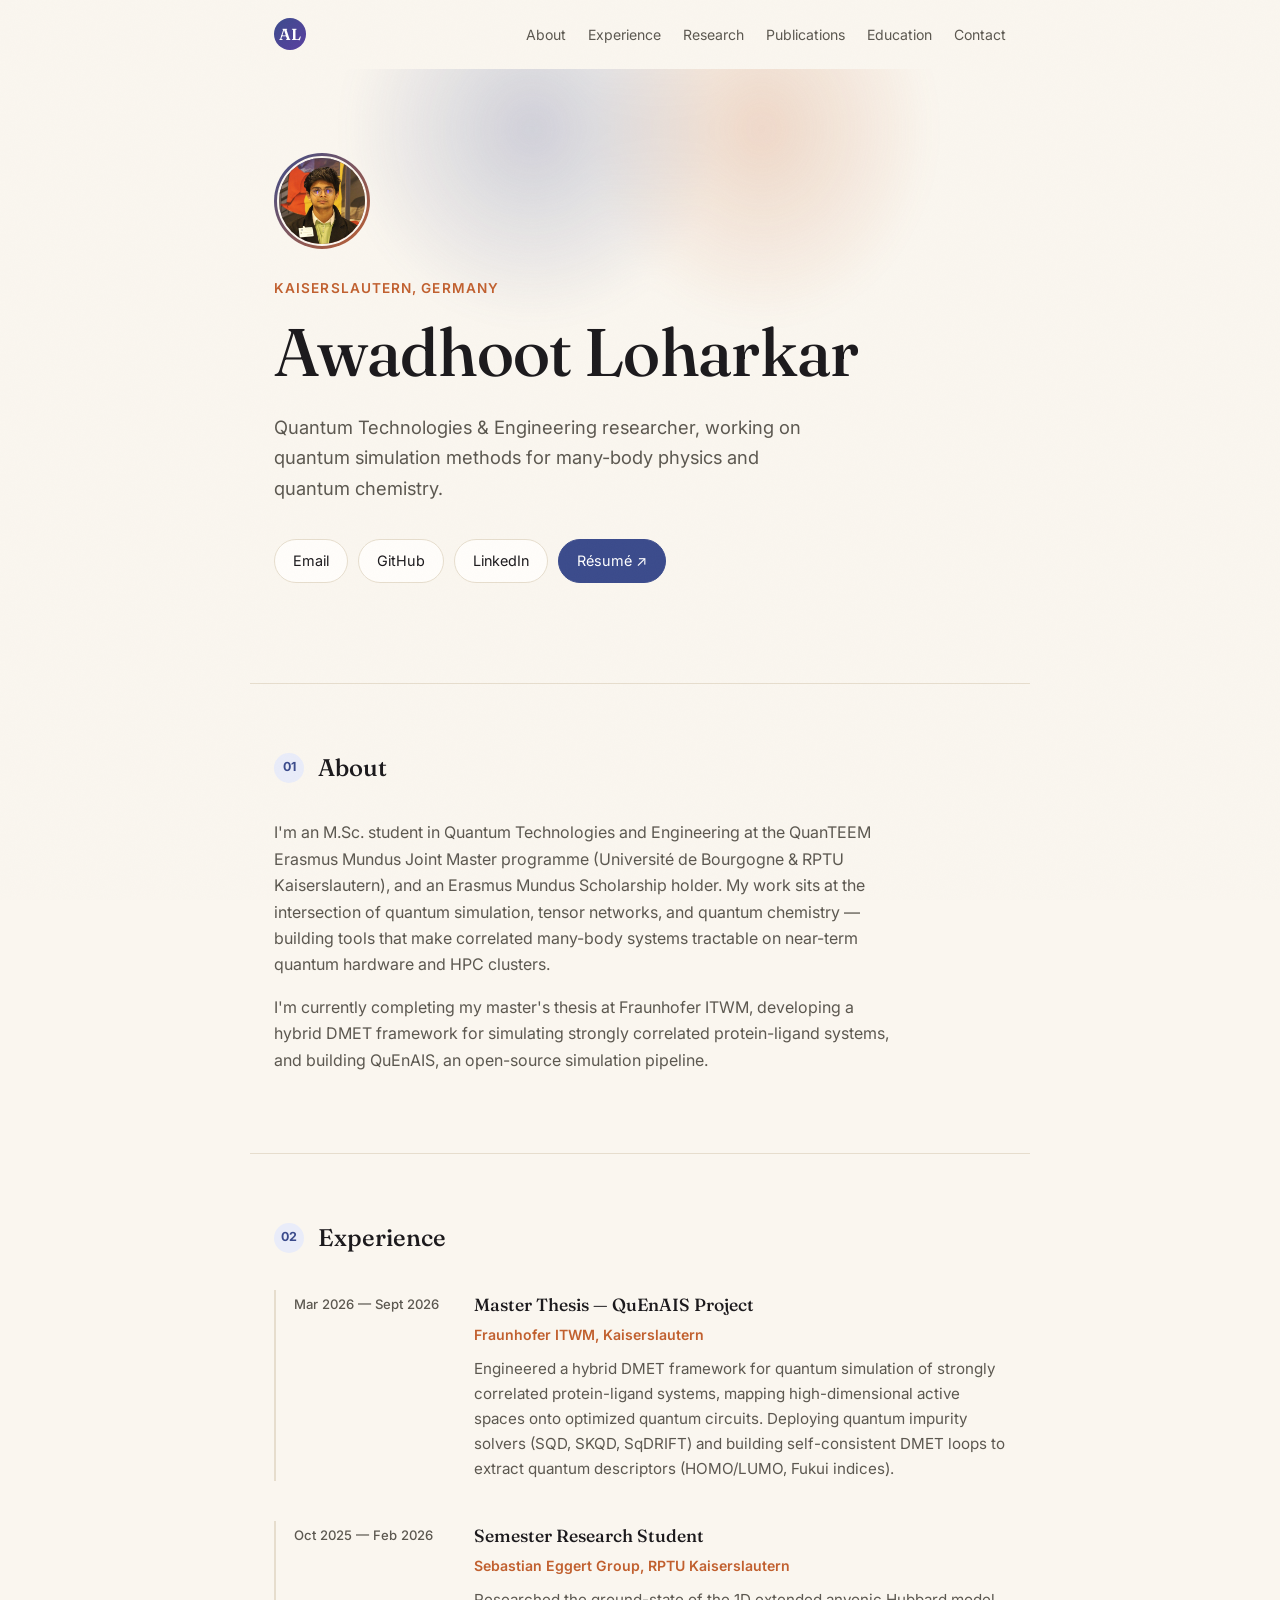
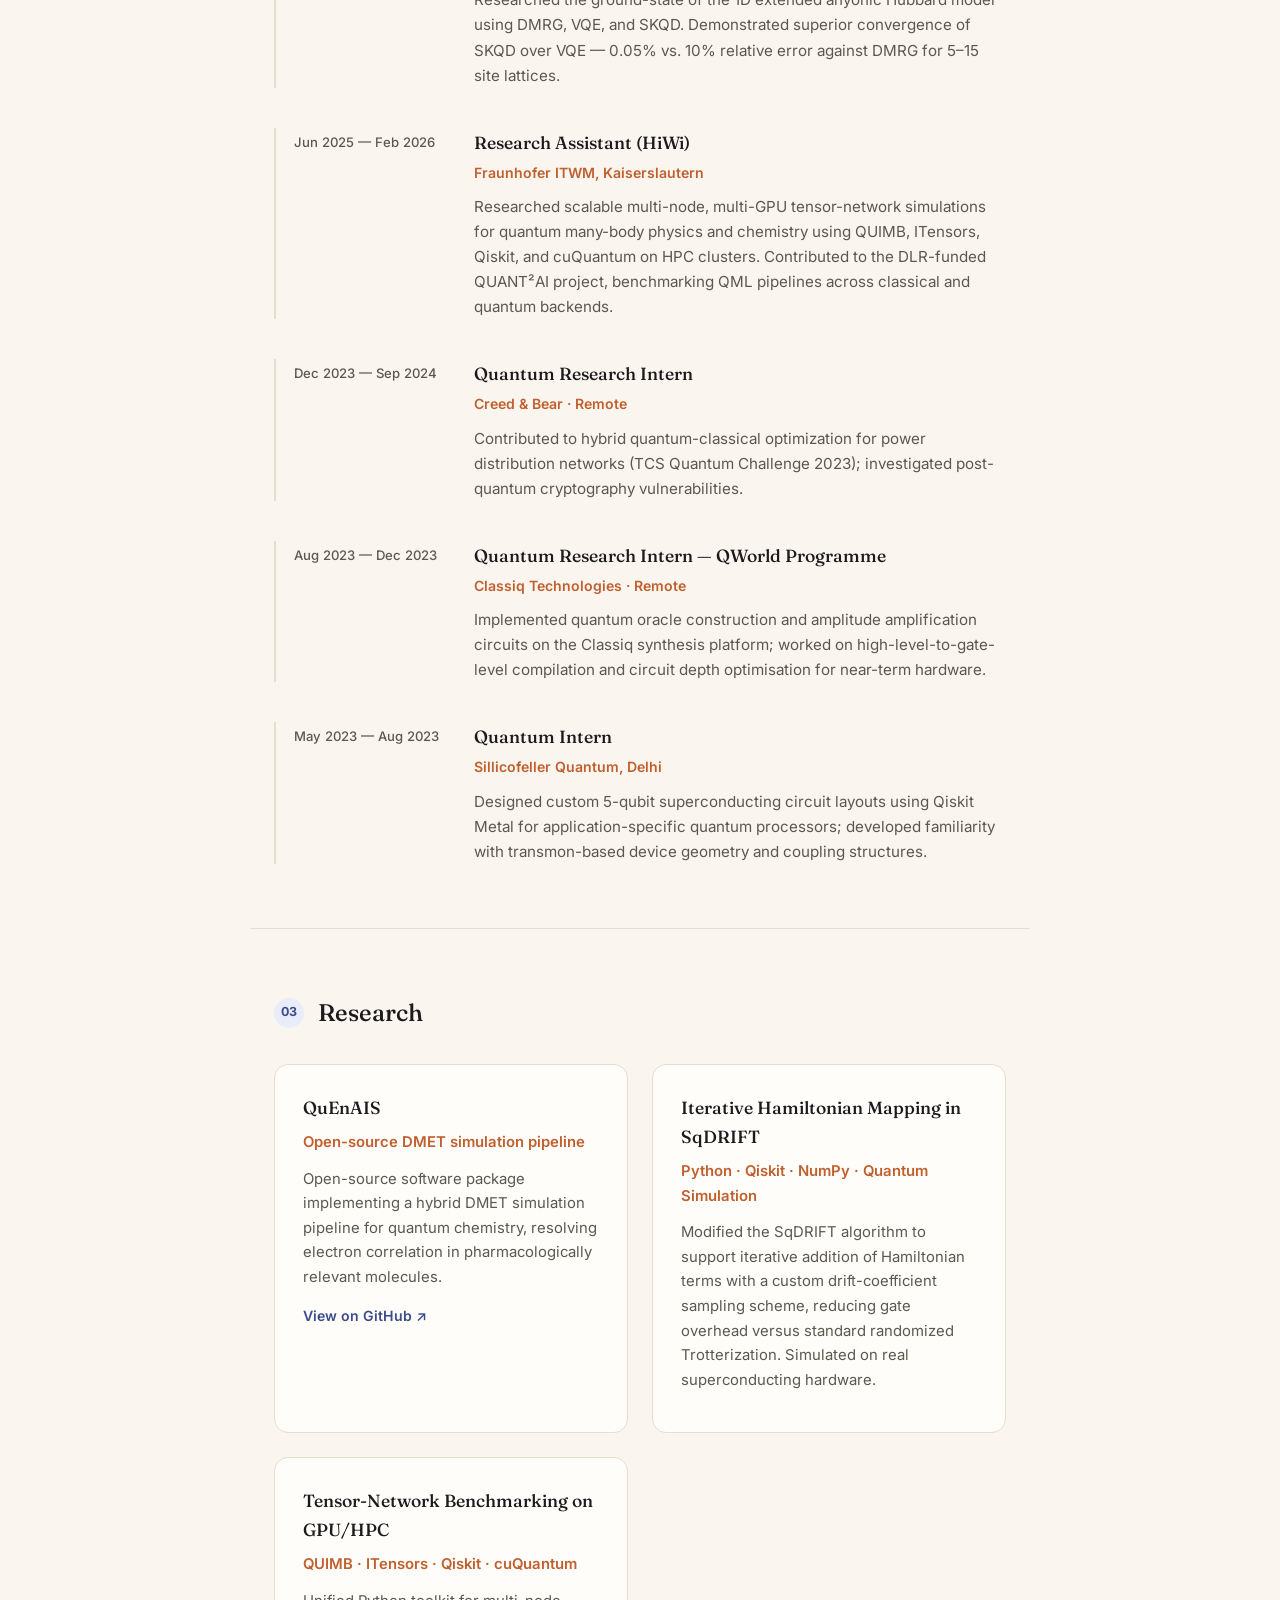
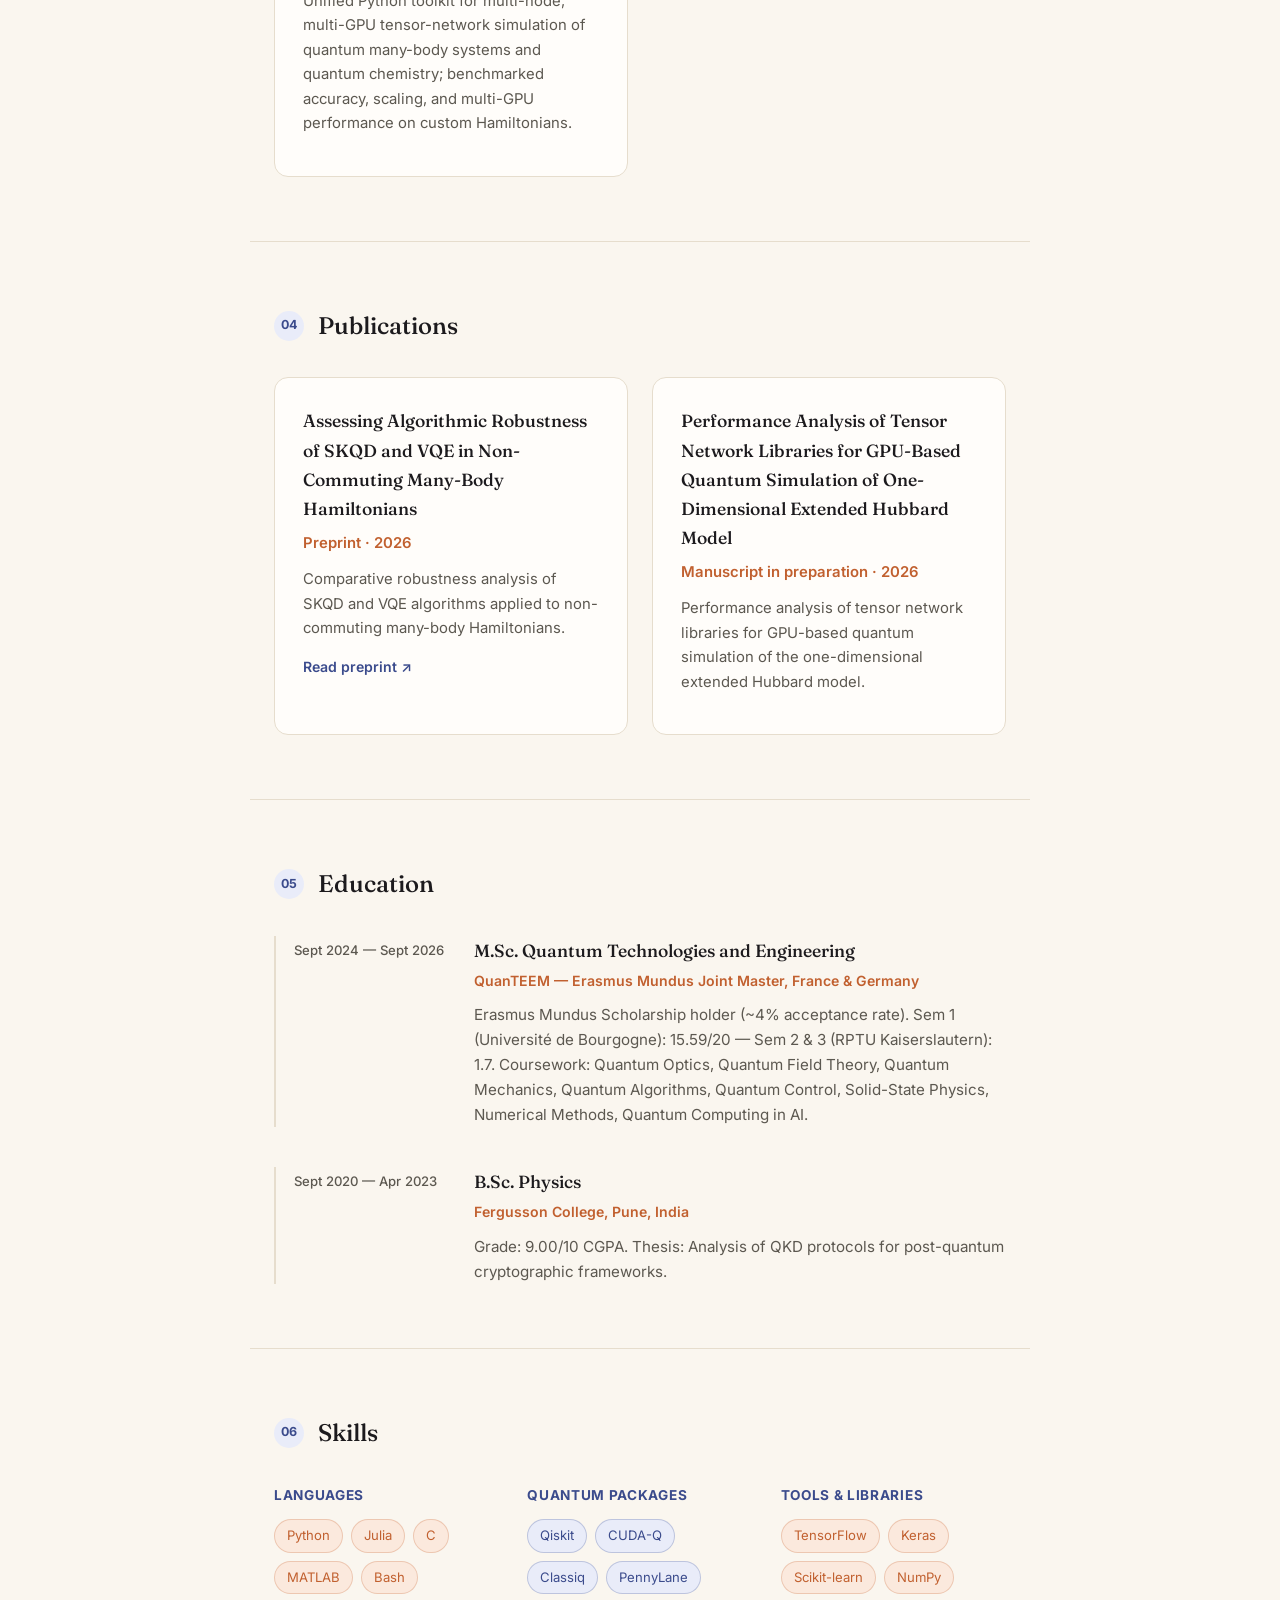
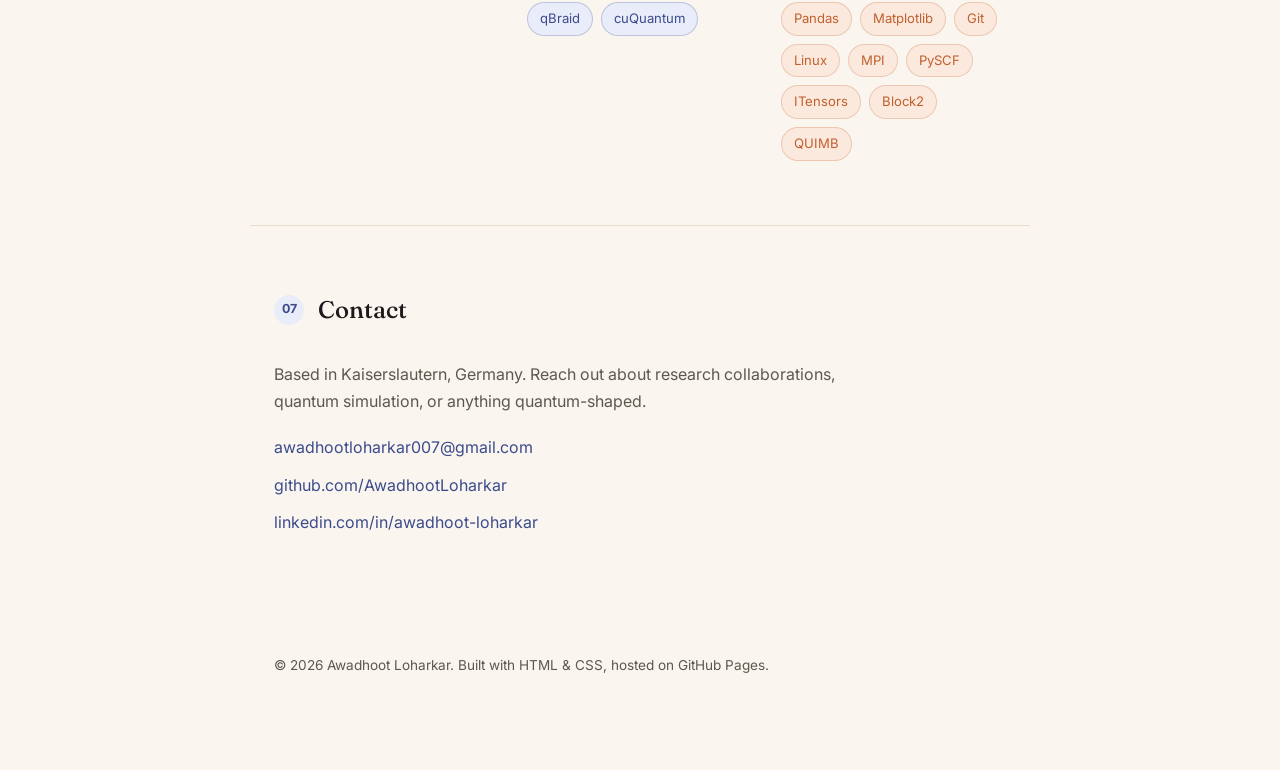
==== commit 94465ad1: "Shrink hero photo" ====
--- a/index.html
+++ b/index.html
@@ -32,9 +32,10 @@
 </nav>
 
 <header class="hero">
+  <div class="hero-glow" aria-hidden="true"></div>
   <div class="hero-content">
     
-    <img class="hero-photo" src="assets/photo.jpg" alt="Photo of Awadhoot Loharkar">
+    <div class="hero-photo-ring"><img class="hero-photo" src="assets/photo.jpg" alt="Photo of Awadhoot Loharkar"></div>
     
     <p class="eyebrow">Kaiserslautern, Germany</p>
     <h1>Awadhoot Loharkar</h1>
@@ -43,7 +44,7 @@
       <a href="mailto:awadhootloharkar007@gmail.com">Email</a>
       <a href="https://github.com/AwadhootLoharkar" target="_blank" rel="noopener">GitHub</a>
       <a href="https://linkedin.com/in/awadhoot-loharkar" target="_blank" rel="noopener">LinkedIn</a>
-      <a href="assets/CV_AwadhootLoharkar.pdf" target="_blank" rel="noopener">Résumé ↗</a>
+      <a href="assets/CV_AwadhootLoharkar.pdf" target="_blank" rel="noopener" class="cta">Résumé ↗</a>
     </div>
   </div>
 </header>
@@ -218,17 +219,71 @@
       
       <div class="skill-group">
         <h4>Languages</h4>
-        <p><built-in method items of dict object at 0x73e3c7b2ed80></p>
+        <div class="tag-row">
+          
+          <span class="tag">Python</span>
+          
+          <span class="tag">Julia</span>
+          
+          <span class="tag">C</span>
+          
+          <span class="tag">MATLAB</span>
+          
+          <span class="tag">Bash</span>
+          
+        </div>
       </div>
       
       <div class="skill-group">
         <h4>Quantum Packages</h4>
-        <p><built-in method items of dict object at 0x73e3c7b2edc0></p>
+        <div class="tag-row">
+          
+          <span class="tag">Qiskit</span>
+          
+          <span class="tag">CUDA-Q</span>
+          
+          <span class="tag">Classiq</span>
+          
+          <span class="tag">PennyLane</span>
+          
+          <span class="tag">qBraid</span>
+          
+          <span class="tag">cuQuantum</span>
+          
+        </div>
       </div>
       
       <div class="skill-group">
         <h4>Tools & Libraries</h4>
-        <p><built-in method items of dict object at 0x73e3c7b2ee00></p>
+        <div class="tag-row">
+          
+          <span class="tag">TensorFlow</span>
+          
+          <span class="tag">Keras</span>
+          
+          <span class="tag">Scikit-learn</span>
+          
+          <span class="tag">NumPy</span>
+          
+          <span class="tag">Pandas</span>
+          
+          <span class="tag">Matplotlib</span>
+          
+          <span class="tag">Git</span>
+          
+          <span class="tag">Linux</span>
+          
+          <span class="tag">MPI</span>
+          
+          <span class="tag">PySCF</span>
+          
+          <span class="tag">ITensors</span>
+          
+          <span class="tag">Block2</span>
+          
+          <span class="tag">QUIMB</span>
+          
+        </div>
       </div>
       
     </div>
--- a/css/style.css
+++ b/css/style.css
@@ -1,10 +1,14 @@
 :root {
-  --bg: #fbfaf8;
-  --ink: #17181a;
-  --ink-soft: #55585e;
-  --line: #e4e1db;
+  --bg: #faf6ef;
+  --ink: #1c1a1d;
+  --ink-soft: #5c5850;
+  --line: #e6ddcd;
   --accent: #3b4b8c;
-  --accent-soft: #eef0f9;
+  --accent-ink: #ffffff;
+  --accent-soft: #e9ecf9;
+  --accent2: #c1602f;
+  --accent2-soft: #fbe9dd;
+  --card-bg: #fffdfa;
   --serif: 'Fraunces', Georgia, serif;
   --sans: 'Inter', -apple-system, BlinkMacSystemFont, 'Segoe UI', sans-serif;
   --max: 780px;
@@ -41,7 +45,7 @@
   z-index: 1000;
 }
 
-/* Nav — sticky, understated, a hairline that only shows once you scroll */
+/* Nav — sticky, with a filled monogram badge in the accent color */
 .nav {
   position: sticky;
   top: 0;
@@ -52,7 +56,7 @@
   display: flex;
   align-items: center;
   justify-content: space-between;
-  background: color-mix(in srgb, var(--bg) 88%, transparent);
+  background: color-mix(in srgb, var(--bg) 85%, transparent);
   backdrop-filter: blur(8px);
   -webkit-backdrop-filter: blur(8px);
   border-bottom: 1px solid transparent;
@@ -62,14 +66,15 @@
 .nav-mark {
   font-family: var(--serif);
   font-weight: 600;
-  font-size: 1.05rem;
+  font-size: 1rem;
   letter-spacing: .02em;
-  width: 30px;
-  height: 30px;
+  width: 32px;
+  height: 32px;
   display: inline-flex;
   align-items: center;
   justify-content: center;
-  border: 1px solid var(--line);
+  color: var(--accent-ink);
+  background: linear-gradient(135deg, var(--accent), #5a3fa0);
   border-radius: 50%;
 }
 
@@ -91,8 +96,8 @@
   content: "";
   position: absolute;
   left: 0; right: 0; bottom: -4px;
-  height: 1px;
-  background: var(--accent);
+  height: 2px;
+  background: var(--accent2);
   transform: scaleX(0);
   transform-origin: left;
   transition: transform .2s ease;
@@ -100,8 +105,27 @@
 .nav-links a:hover { color: var(--ink); }
 .nav-links a:hover::after { transform: scaleX(1); }
 
-/* Hero */
+/* Hero — soft two-tone gradient wash behind the content */
+.hero { position: relative; overflow: hidden; }
+
+.hero-glow {
+  position: absolute;
+  top: -220px;
+  left: 50%;
+  transform: translateX(-50%);
+  width: 900px;
+  height: 560px;
+  background:
+    radial-gradient(closest-side, color-mix(in srgb, var(--accent) 22%, transparent), transparent 70%) 20% 50% / 60% 100% no-repeat,
+    radial-gradient(closest-side, color-mix(in srgb, var(--accent2) 20%, transparent), transparent 70%) 80% 60% / 55% 100% no-repeat;
+  filter: blur(10px);
+  pointer-events: none;
+  z-index: 0;
+}
+
 .hero-content {
+  position: relative;
+  z-index: 1;
   max-width: var(--max);
   margin: 0 auto;
   padding: 84px 24px 100px;
@@ -112,7 +136,8 @@
   font-size: .85rem;
   letter-spacing: .08em;
   text-transform: uppercase;
-  color: var(--accent);
+  color: var(--accent2);
+  font-weight: 600;
   margin: 0 0 18px;
 }
 
@@ -144,12 +169,23 @@
   border-radius: 999px;
   font-size: .9rem;
   color: var(--ink);
-  transition: background .15s ease, color .15s ease, border-color .15s ease;
+  background: var(--card-bg);
+  transition: background .15s ease, color .15s ease, border-color .15s ease, transform .15s ease;
 }
 .hero-links a:hover {
   background: var(--ink);
   color: var(--bg);
   border-color: var(--ink);
+  transform: translateY(-1px);
+}
+.hero-links a.cta {
+  background: var(--accent);
+  color: #fff;
+  border-color: var(--accent);
+}
+.hero-links a.cta:hover {
+  background: color-mix(in srgb, var(--accent) 82%, black);
+  border-color: transparent;
 }
 
 /* Sections */
@@ -179,16 +215,22 @@
   font-size: 1.5rem;
   margin: 0 0 32px;
   display: flex;
-  align-items: baseline;
-  gap: 12px;
+  align-items: center;
+  gap: 14px;
 }
 
 .section-title span {
   font-family: var(--sans);
-  font-size: .8rem;
+  font-size: .78rem;
+  font-weight: 700;
   color: var(--accent);
-  font-weight: 600;
-  letter-spacing: .05em;
+  background: var(--accent-soft);
+  width: 30px;
+  height: 30px;
+  border-radius: 50%;
+  display: inline-flex;
+  align-items: center;
+  justify-content: center;
 }
 
 .section-body p {
@@ -197,7 +239,7 @@
 }
 .section-body p + p { margin-top: 16px; }
 
-/* Timeline */
+/* Timeline — a colored rail on the left, like a lab notebook margin */
 .timeline {
   display: flex;
   flex-direction: column;
@@ -208,12 +250,17 @@
   display: grid;
   grid-template-columns: 160px 1fr;
   gap: 20px;
-}
+  position: relative;
+  padding-left: 18px;
+  border-left: 2px solid var(--line);
+}
+.entry:hover { border-left-color: var(--accent2); }
 
 .entry-date {
   font-size: .82rem;
   color: var(--ink-soft);
   white-space: nowrap;
+  font-weight: 500;
 }
 
 .entry-body h3 {
@@ -225,7 +272,8 @@
 
 .entry-org {
   font-size: .88rem;
-  color: var(--accent);
+  color: var(--accent2);
+  font-weight: 600;
   margin: 0 0 10px;
 }
 
@@ -247,13 +295,13 @@
   border: 1px solid var(--line);
   border-radius: 14px;
   padding: 28px;
-  background: #fff;
+  background: var(--card-bg);
   transition: border-color .2s ease, transform .2s ease, box-shadow .2s ease;
 }
 .card:hover {
   border-color: var(--accent);
-  transform: translateY(-2px);
-  box-shadow: 0 8px 24px -16px rgba(23, 24, 26, 0.35);
+  transform: translateY(-3px);
+  box-shadow: 0 12px 28px -18px rgba(59, 75, 140, 0.45);
 }
 
 .card h3 {
@@ -263,6 +311,10 @@
   margin: 0 0 8px;
 }
 
+.card .entry-org {
+  color: var(--accent2);
+}
+
 .card p {
   color: var(--ink-soft);
   font-size: .93rem;
@@ -271,14 +323,14 @@
 
 .card a {
   font-size: .88rem;
-  font-weight: 500;
-}
-
-/* Skills */
+  font-weight: 600;
+}
+
+/* Skills — color-coded tag chips instead of a plain sentence */
 .skills {
   display: grid;
   grid-template-columns: repeat(3, 1fr);
-  gap: 24px;
+  gap: 28px;
 }
 
 .skill-group h4 {
@@ -286,13 +338,28 @@
   text-transform: uppercase;
   letter-spacing: .05em;
   color: var(--accent);
-  margin: 0 0 10px;
-}
-
-.skill-group p {
-  color: var(--ink-soft);
-  font-size: .93rem;
-  margin: 0;
+  margin: 0 0 12px;
+}
+
+.tag-row {
+  display: flex;
+  flex-wrap: wrap;
+  gap: 8px;
+}
+
+.tag {
+  font-size: .82rem;
+  color: var(--accent2);
+  background: var(--accent2-soft);
+  border: 1px solid color-mix(in srgb, var(--accent2) 25%, transparent);
+  padding: 5px 12px;
+  border-radius: 999px;
+  white-space: nowrap;
+}
+.skill-group:nth-child(3n+2) .tag {
+  color: var(--accent);
+  background: var(--accent-soft);
+  border-color: color-mix(in srgb, var(--accent) 25%, transparent);
 }
 
 /* Contact */
@@ -317,18 +384,24 @@
   font-size: .85rem;
 }
 
-/* Hero photo */
+/* Hero photo — a warm gradient ring instead of a flat gray border */
+.hero-photo-ring {
+  width: 96px;
+  height: 96px;
+  border-radius: 50%;
+  padding: 3px;
+  margin-bottom: 28px;
+  background: linear-gradient(135deg, var(--accent), var(--accent2));
+}
+
 .hero-photo {
-  width: 128px;
-  height: 128px;
+  width: 100%;
+  height: 100%;
   border-radius: 50%;
   object-fit: cover;
-  border: 1px solid var(--line);
-  margin-bottom: 28px;
   display: block;
-  transition: border-color .2s ease;
-}
-.hero-photo:hover { border-color: var(--accent); }
+  border: 2px solid var(--bg);
+}
 
 @keyframes fade-up {
   from { opacity: 0; transform: translateY(10px); }
@@ -348,5 +421,6 @@
   .skills { grid-template-columns: 1fr; }
   .nav-links { gap: 14px; }
   .hero-content { padding: 60px 24px 70px; }
-  .hero-photo { width: 96px; height: 96px; margin-bottom: 20px; }
+  .hero-photo-ring { width: 76px; height: 76px; margin-bottom: 20px; }
+  .hero-glow { width: 600px; height: 400px; top: -160px; }
 }
